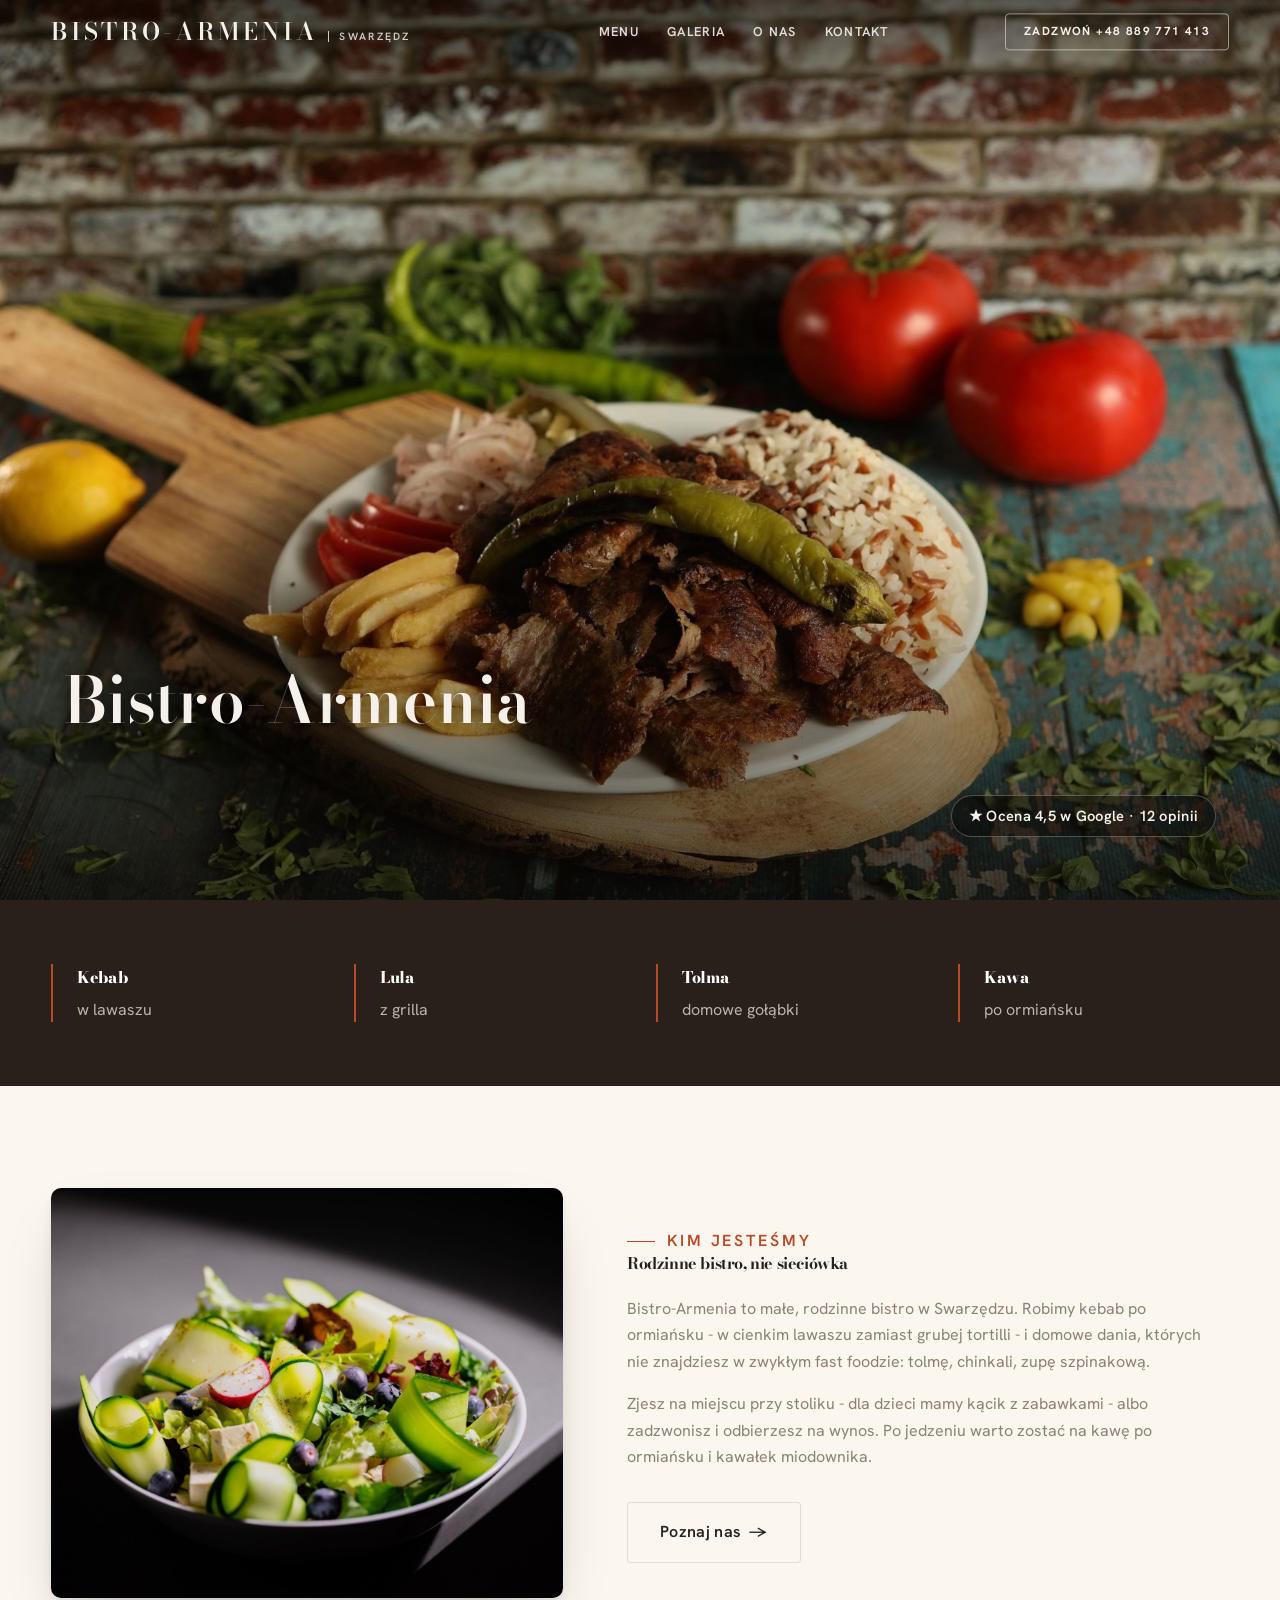
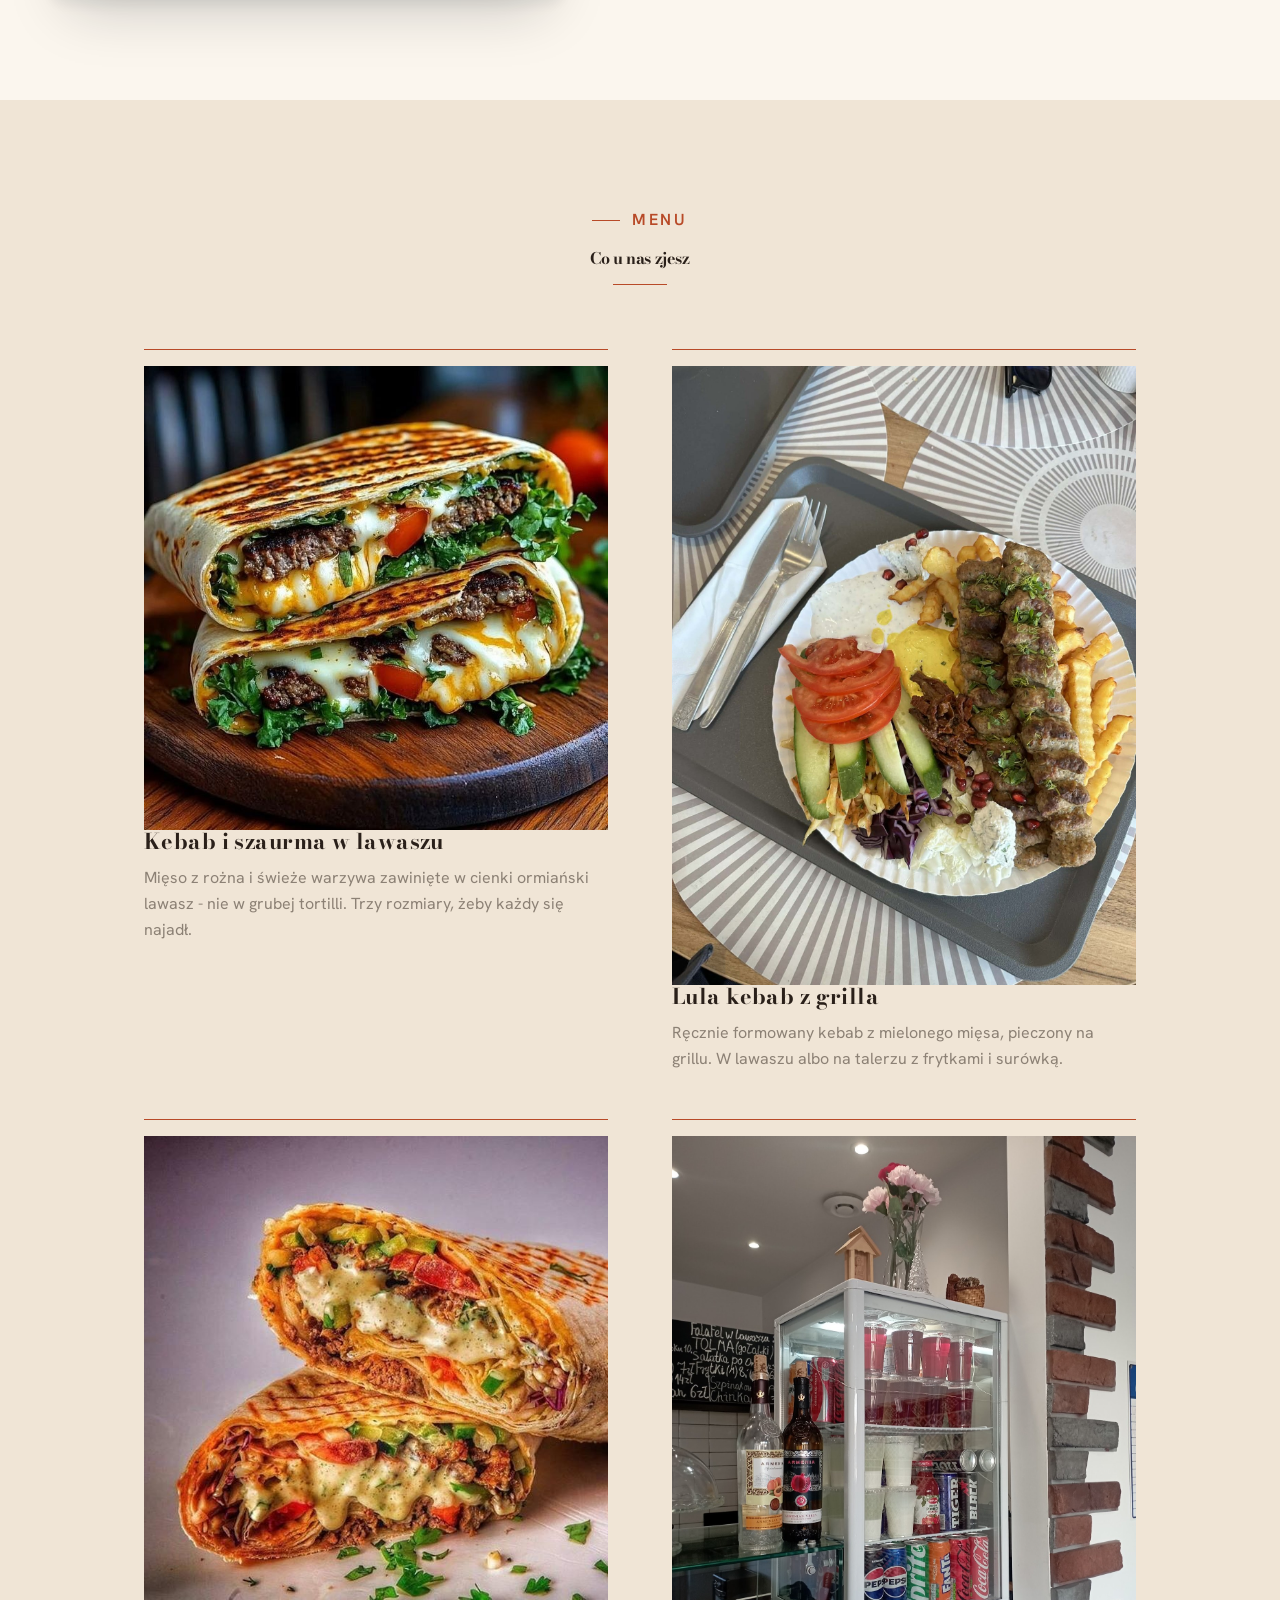
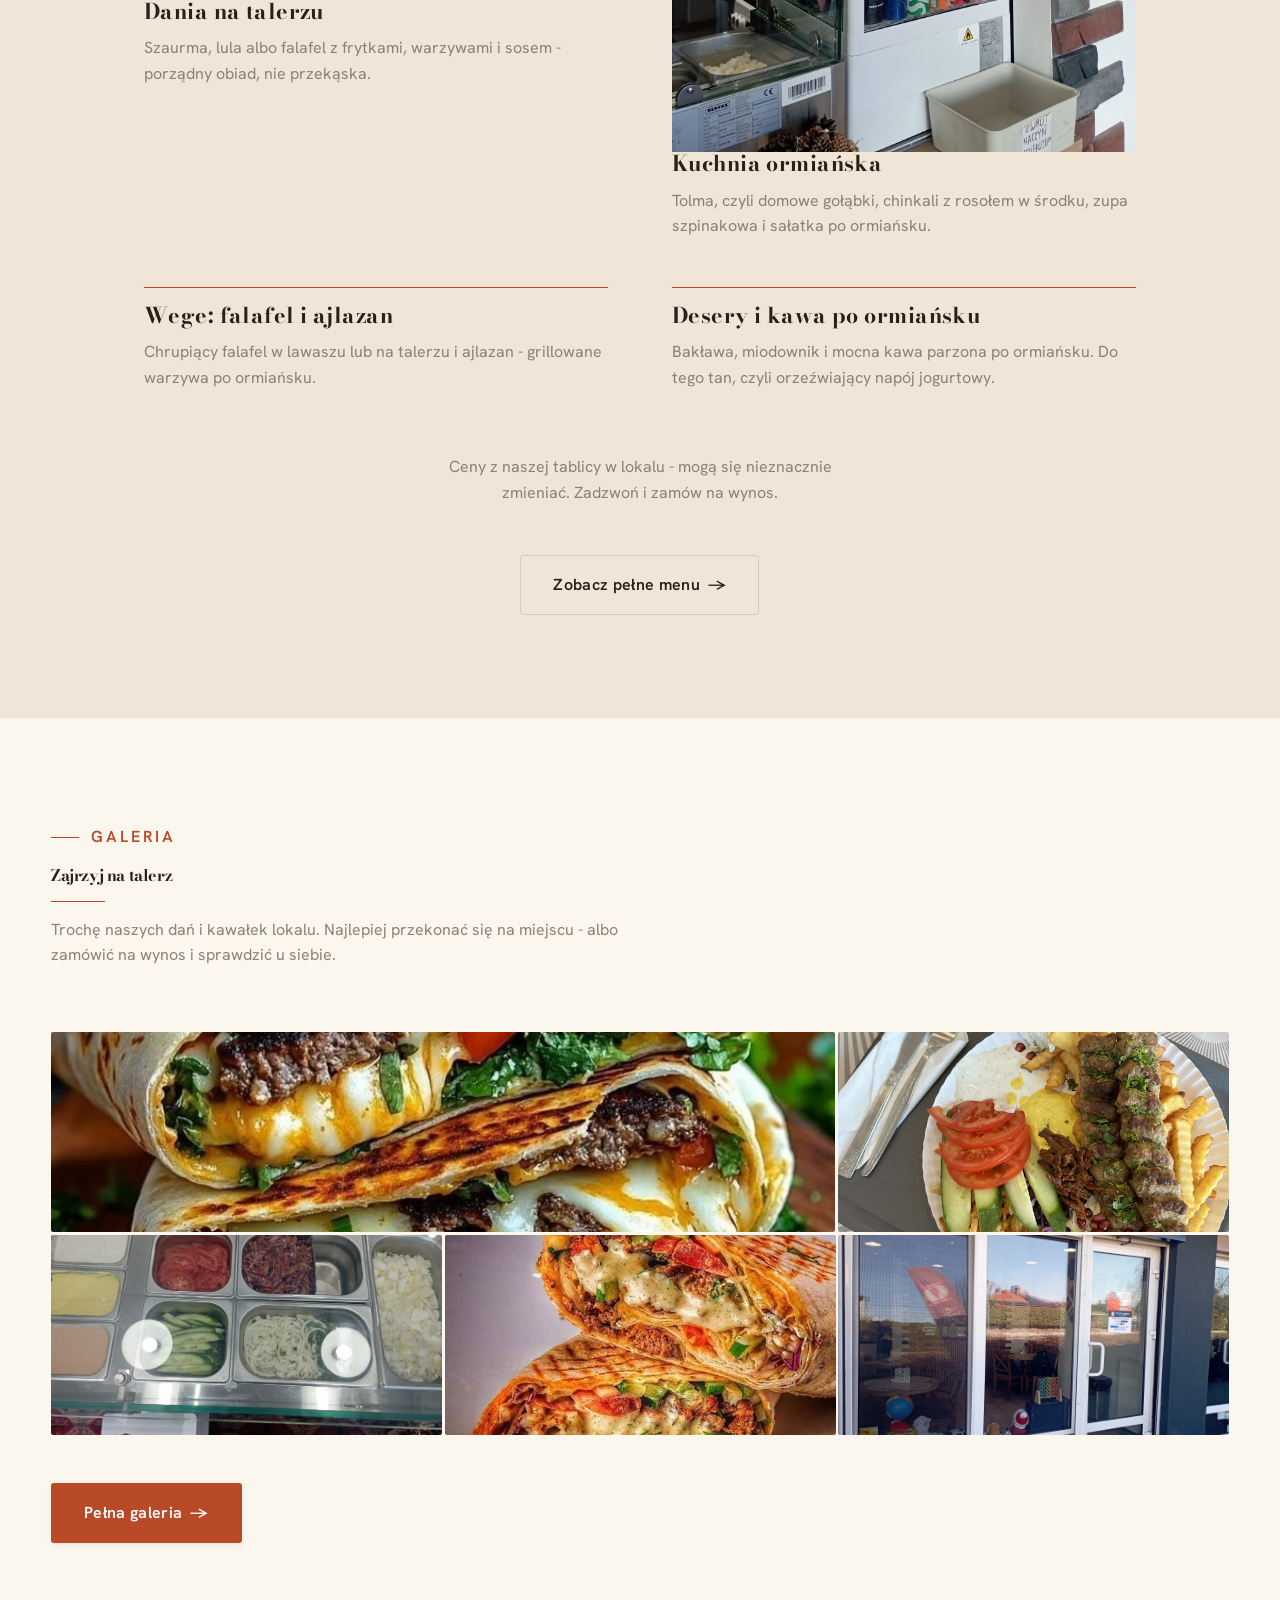
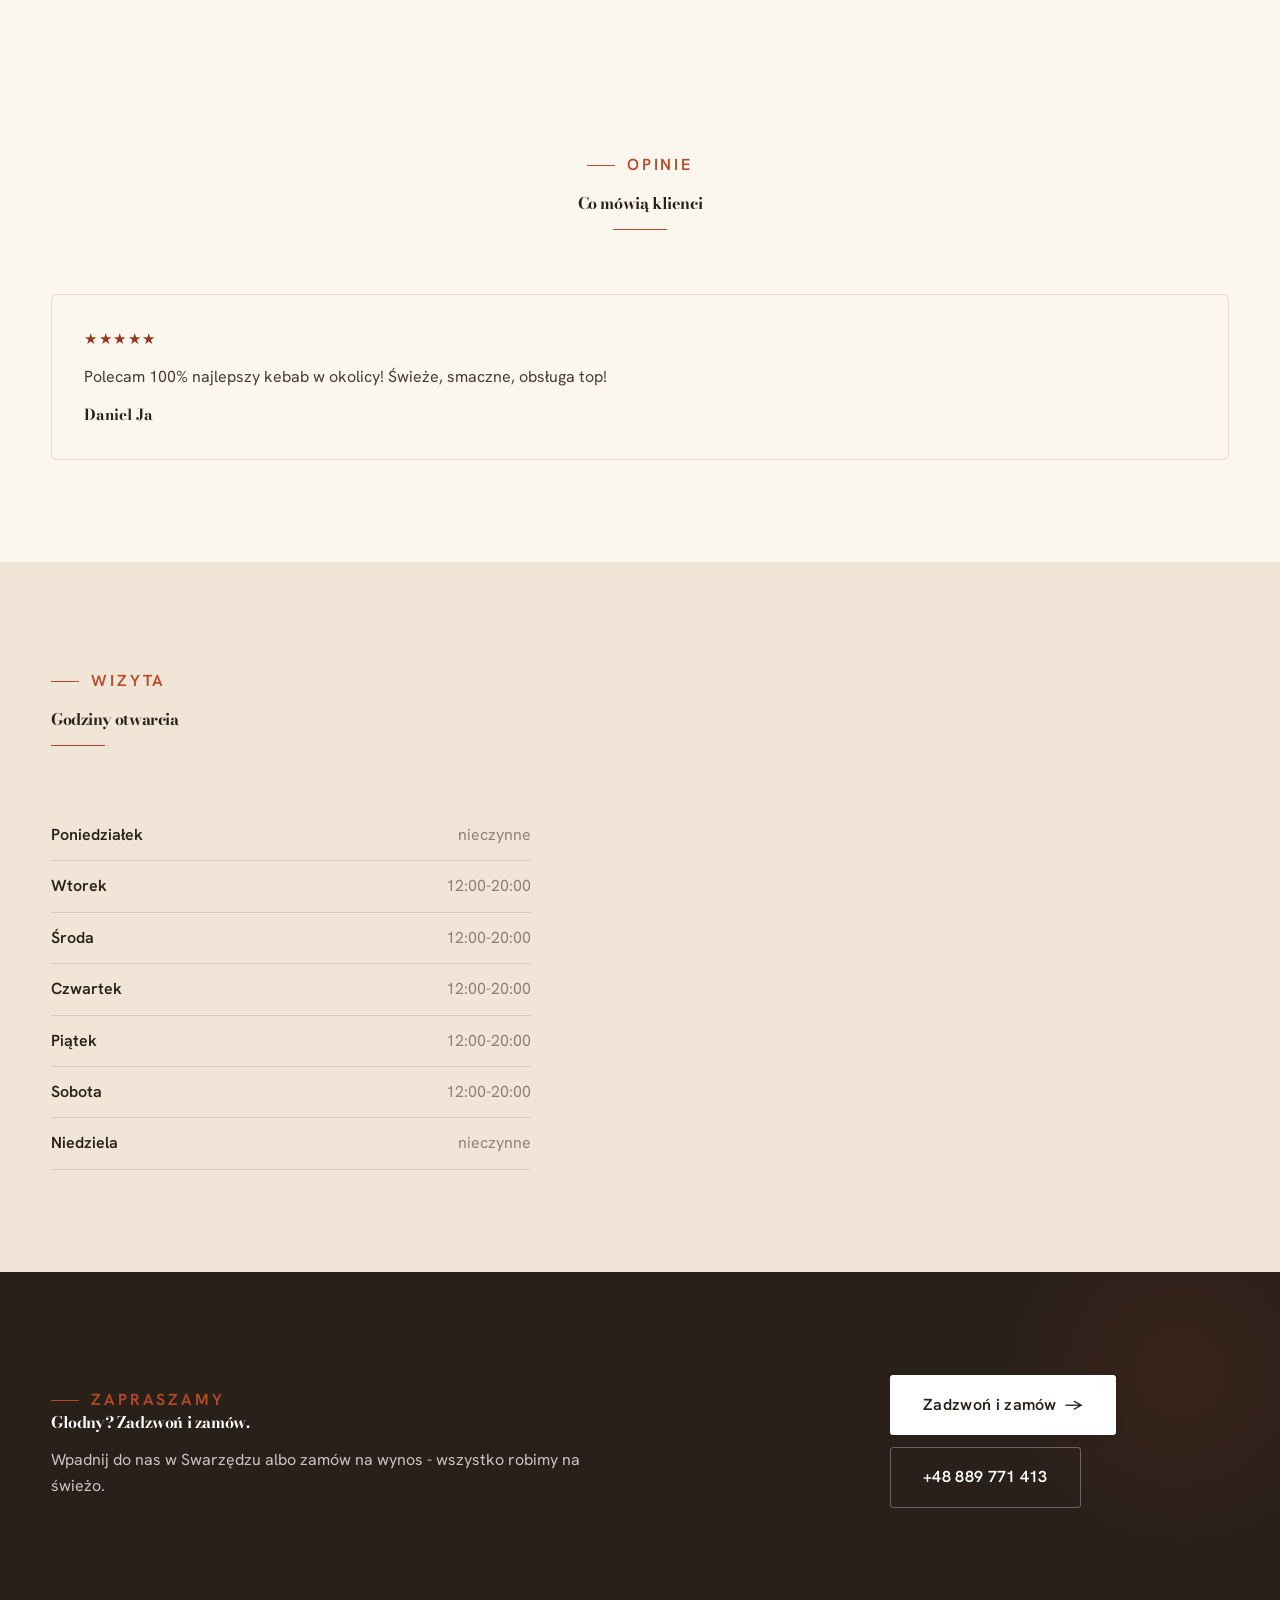
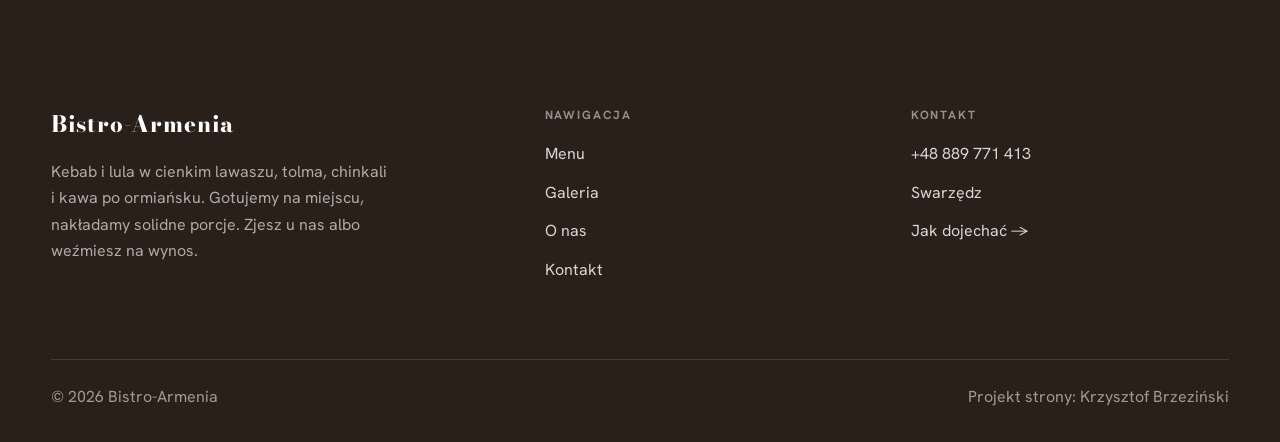
==== index.html @ 06baf057 "Strona demo: bistro-armenia" ====
<!DOCTYPE html>
<html lang="pl">
<head>
<meta charset="UTF-8">
<meta name="viewport" content="width=device-width, initial-scale=1.0">
<title>Bistro-Armenia - Kuchnia ormiańska & kebab · Swarzędz</title>
<meta name="description" content="Bistro-Armenia - ormiańskie bistro w Swarzędz: kebab w lawaszu, lula z grilla, tolma, chinkali i kawa po ormiańsku. Na miejscu i na wynos.">
<link rel="preconnect" href="https://fonts.googleapis.com">
<link rel="preconnect" href="https://fonts.gstatic.com" crossorigin>
<link href="https://fonts.googleapis.com/css2?family=Bodoni+Moda:wght@500;600;700&family=Hanken+Grotesk:wght@400;500;600&display=swap" rel="stylesheet">
<link rel="stylesheet" href="assets/styles.css">
</head>
<body>

<header class="nav">
  <div class="wrap nav-inner">
    <a class="brand" href="index.html"><span class="name">Bistro-Armenia</span><span class="sub">Swarzędz</span></a>
    <nav class="nav-links">
      <a href="oferta.html">Menu</a>
      <a href="realizacje.html">Galeria</a>
      <a href="o-nas.html">O nas</a>
      <a href="kontakt.html">Kontakt</a>
      <a href="tel:+48889771413" class="btn btn-accent">Zadzwoń +48 889 771 413</a>
    </nav>
    <button class="nav-toggle" aria-label="Menu"><span></span><span></span><span></span></button>
  </div>
</header>

<section class="hero-gastro">
  <img class="hg-bg" src="img/hero.jpg" alt="Bistro-Armenia">
  <div class="hg-veil"></div>
  <p class="hg-tagline">Bistro-Armenia</p>
  <p class="hg-rate">★ Ocena 4,5 w Google · 12 opinii</p>
</section>
<section class="strip" style="padding-block:0">
  <div class="wrap">
    <div class="item reveal"><div class="k">Kebab</div><div class="v">w lawaszu</div></div>
    <div class="item reveal"><div class="k">Lula</div><div class="v">z grilla</div></div>
    <div class="item reveal"><div class="k">Tolma</div><div class="v">domowe gołąbki</div></div>
    <div class="item reveal"><div class="k">Kawa</div><div class="v">po ormiańsku</div></div>
  </div>
</section>
<section>
  <div class="wrap split">
    <div class="split-art reveal"><img src="img/g7.jpg" alt="Bistro-Armenia - realizacja" loading="lazy"></div>
    <div class="split-copy reveal">
      <span class="eyebrow">Kim jesteśmy</span>
      <h2>Rodzinne bistro, nie sieciówka</h2>
      <p class="muted">Bistro-Armenia to małe, rodzinne bistro w Swarzędzu. Robimy kebab po ormiańsku - w cienkim lawaszu zamiast grubej tortilli - i domowe dania, których nie znajdziesz w zwykłym fast foodzie: tolmę, chinkali, zupę szpinakową.</p>
      <p class="muted">Zjesz na miejscu przy stoliku - dla dzieci mamy kącik z zabawkami - albo zadzwonisz i odbierzesz na wynos. Po jedzeniu warto zostać na kawę po ormiańsku i kawałek miodownika.</p>
      <a href="o-nas.html" class="btn btn-ghost">Poznaj nas <span class="arr">→</span></a>
    </div>
  </div>
</section>
<section id="menu" class="menu-sec">
  <div class="wrap">
    <div class="head center reveal">
      <span class="eyebrow">Menu</span>
      <h2>Co u nas zjesz</h2>
    </div>
    <div class="menu-cats has-prev">
      <div class="menu-cat reveal"><img class="mc-prev" src="img/g1.jpg" alt="" loading="lazy"><h3>Kebab i szaurma w lawaszu</h3><p>Mięso z rożna i świeże warzywa zawinięte w cienki ormiański lawasz - nie w grubej tortilli. Trzy rozmiary, żeby każdy się najadł.</p></div>
      <div class="menu-cat reveal"><img class="mc-prev" src="img/g2.jpg" alt="" loading="lazy"><h3>Lula kebab z grilla</h3><p>Ręcznie formowany kebab z mielonego mięsa, pieczony na grillu. W lawaszu albo na talerzu z frytkami i surówką.</p></div>
      <div class="menu-cat reveal"><img class="mc-prev" src="img/g4.jpg" alt="" loading="lazy"><h3>Dania na talerzu</h3><p>Szaurma, lula albo falafel z frytkami, warzywami i sosem - porządny obiad, nie przekąska.</p></div>
      <div class="menu-cat reveal"><img class="mc-prev" src="img/g6.jpg" alt="" loading="lazy"><h3>Kuchnia ormiańska</h3><p>Tolma, czyli domowe gołąbki, chinkali z rosołem w środku, zupa szpinakowa i sałatka po ormiańsku.</p></div>
      <div class="menu-cat reveal"><h3>Wege: falafel i ajlazan</h3><p>Chrupiący falafel w lawaszu lub na talerzu i ajlazan - grillowane warzywa po ormiańsku.</p></div>
      <div class="menu-cat reveal"><h3>Desery i kawa po ormiańsku</h3><p>Bakława, miodownik i mocna kawa parzona po ormiańsku. Do tego tan, czyli orzeźwiający napój jogurtowy.</p></div>
    </div>
    <p class="menu-note">Ceny z naszej tablicy w lokalu - mogą się nieznacznie zmieniać. Zadzwoń i zamów na wynos.</p>
    <div style="text-align:center;margin-top:var(--space-7)" class="reveal"><a href="oferta.html" class="btn btn-ghost">Zobacz pełne menu <span class="arr">→</span></a></div>
  </div>
</section>
<section>
  <div class="wrap">
    <div class="head reveal">
      <span class="eyebrow">Galeria</span>
      <h2>Zajrzyj na talerz</h2>
      <p>Trochę naszych dań i kawałek lokalu. Najlepiej przekonać się na miejscu - albo zamówić na wynos i sprawdzić u siebie.</p>
    </div>
    <div class="gallery">
      <div class="tile t-two3 reveal"><img src="img/g1.jpg" alt="Kebab w lawaszu" loading="lazy"><div class="cap">Kebab w lawaszu</div></div>
      <div class="tile t-third reveal"><img src="img/g2.jpg" alt="Lula kebab na talerzu" loading="lazy"><div class="cap">Lula kebab na talerzu</div></div>
      <div class="tile t-third reveal"><img src="img/g3.jpg" alt="Świeże dodatki" loading="lazy"><div class="cap">Świeże dodatki</div></div>
      <div class="tile t-third reveal"><img src="img/g4.jpg" alt="Szaurma w lawaszu" loading="lazy"><div class="cap">Szaurma w lawaszu</div></div>
      <div class="tile t-third reveal"><img src="img/g5.jpg" alt="Nasz lokal" loading="lazy"><div class="cap">Nasz lokal</div></div>
    </div>
    <div style="margin-top:var(--space-7)" class="reveal"><a href="realizacje.html" class="btn btn-accent">Pełna galeria <span class="arr">→</span></a></div>
  </div>
</section>
<section class="opinie">
  <div class="wrap">
    <div class="head center reveal">
      <span class="eyebrow">Opinie</span>
      <h2>Co mówią klienci</h2>
    </div>
    <div class="opinie-grid">
      <figure class="op-card reveal"><span class="op-star">★★★★★</span><blockquote>Polecam 100% najlepszy kebab w okolicy! Świeże, smaczne, obsługa top!</blockquote><span class="op-autor">Daniel Ja</span></figure>
    </div>
  </div>
</section>
<section class="trust">
  <div class="wrap">
    <div class="head reveal">
      <span class="eyebrow">Wizyta</span>
      <h2>Godziny otwarcia</h2>
    </div>
    <div class="godz reveal">
      <div class="godz-row"><b>Poniedziałek</b><span>nieczynne</span></div>
      <div class="godz-row"><b>Wtorek</b><span>12:00-20:00</span></div>
      <div class="godz-row"><b>Środa</b><span>12:00-20:00</span></div>
      <div class="godz-row"><b>Czwartek</b><span>12:00-20:00</span></div>
      <div class="godz-row"><b>Piątek</b><span>12:00-20:00</span></div>
      <div class="godz-row"><b>Sobota</b><span>12:00-20:00</span></div>
      <div class="godz-row"><b>Niedziela</b><span>nieczynne</span></div>
    </div>
  </div>
</section>
<section class="cta">
  <div class="wrap">
    <div class="reveal">
      <span class="eyebrow">Zapraszamy</span>
      <h2>Głodny? Zadzwoń i zamów.</h2>
      <p>Wpadnij do nas w Swarzędzu albo zamów na wynos - wszystko robimy na świeżo.</p>
    </div>
    <div class="cta-actions reveal">
      <a href="kontakt.html" class="btn btn-light">Zadzwoń i zamów <span class="arr">→</span></a>
      <a href="tel:+48889771413" class="btn btn-ghost" style="color:#fff;border-color:rgba(255,255,255,.3)">+48 889 771 413</a>
    </div>
  </div>
</section>

<footer>
  <div class="wrap">
    <div class="foot-grid">
      <div class="foot-brand">
        <div class="name">Bistro-Armenia</div>
        <p>Kebab i lula w cienkim lawaszu, tolma, chinkali i kawa po ormiańsku. Gotujemy na miejscu, nakładamy solidne porcje. Zjesz u nas albo weźmiesz na wynos.</p>
      </div>
      <div class="foot-col">
        <h4>Nawigacja</h4>
        <a href="oferta.html">Menu</a>
        <a href="realizacje.html">Galeria</a>
        <a href="o-nas.html">O nas</a>
        <a href="kontakt.html">Kontakt</a>
      </div>
      <div class="foot-col">
        <h4>Kontakt</h4>
        <a href="tel:+48889771413">+48 889 771 413</a>
        <p>Swarzędz</p>
        <a href="https://maps.app.goo.gl/7yBMcy4chgNHYX4x9" target="_blank" rel="noopener">Jak dojechać →</a>
      </div>
    </div>
    <div class="foot-bot">
      <span>© 2026 Bistro-Armenia</span>
      <span>Projekt strony: Krzysztof Brzeziński</span>
    </div>
  </div>
</footer>
<div class="sticky-reserve"><a class="sr-book" href="kontakt.html">Zadzwoń i zamów</a><a class="sr-call" href="tel:+48889771413" aria-label="Zadzwoń"><svg class="ico-tel" width="16" height="16" viewBox="0 0 24 24" fill="none" aria-hidden="true"><path d="M6.6 10.8a15.5 15.5 0 0 0 6.6 6.6l2.2-2.2a1 1 0 0 1 1-.24 11.4 11.4 0 0 0 3.6.58 1 1 0 0 1 1 1V20a1 1 0 0 1-1 1A17 17 0 0 1 3 4a1 1 0 0 1 1-1h3.5a1 1 0 0 1 1 1c0 1.25.2 2.46.58 3.6a1 1 0 0 1-.25 1l-2.23 2.2Z" fill="currentColor"/></svg></a></div>

<script src="assets/main.js"></script>
</body>
</html>
---- assets/styles.css ----
/* ============================================================
   STOLBASZ — premium, architektoniczny B2B fit-out
   Jasna paleta, zero brązu. System wg premium-web-craft.
   Projekt strony: Krzysztof Brzeziński
   ============================================================ */

:root{
  /* PALETA — jasna, architektoniczna, chłodna */
  --paper:#FBF6EE;          /* główne tło */
  --paper-2:#F0E5D6;        /* sekcje alternatywne (chłodny jasny szary) */
  --paper-3:#F0E5D6;        /* delikatne wypełnienia */
  --ink:#2A201A;            /* tekst główny — chłodny grafit */
  --ink-soft:#4A3B2F;       /* nagłówki drugorzędne */
  --muted:#8C8175;          /* tekst poboczny */
  --line:rgba(42,32,26,.12);/* hairline */
  --accent:#B84A28;         /* stonowany petrol-slate — jedyny akcent */
  --accent-d:#97381C;
  --accent-soft:rgba(184,74,40,.10);
  --dark:#2A201A;           /* sekcje ciemne (stopka/CTA) */

  /* ODSTĘPY — skala 4/8 */
  --space-1:4px; --space-2:8px; --space-3:12px; --space-4:16px; --space-5:24px;
  --space-6:32px; --space-7:48px; --space-8:64px; --space-9:96px; --space-10:128px;

  /* TYPOGRAFIA — fluid clamp() */
  --text-sm:clamp(.82rem,.8rem+.1vw,.9rem);
  --text-base:clamp(1rem,.97rem+.15vw,1.1rem);
  --text-lg:clamp(1.12rem,1.05rem+.3vw,1.3rem);
  --text-h3:clamp(1.2rem,1.1rem+.5vw,1.5rem);
  --text-h2:clamp(1.9rem,1.5rem+1.9vw,2.8rem);
  --text-h1:clamp(2.6rem,1.9rem+3.6vw,4.6rem);

  /* PROMIENIE — architektoniczne, raczej ostre */
  --r-sm:3px; --r-md:6px; --r-lg:10px;

  /* RUCH */
  --ease:cubic-bezier(.25,.46,.45,.94); --dur:.24s;

  /* CIENIE — miękkie, warstwowe */
  --sh-sm:0 1px 2px rgba(16,24,32,.04), 0 2px 8px rgba(16,24,32,.05);
  --sh-md:0 2px 6px rgba(16,24,32,.05), 0 12px 28px -8px rgba(16,24,32,.12);
  --sh-lg:0 6px 14px rgba(16,24,32,.07), 0 26px 56px -18px rgba(16,24,32,.22);

  --hairline:1px solid var(--line);

  --font-display:'Bodoni Moda',serif;
  --font-body:'Hanken Grotesk',sans-serif;
}

*{box-sizing:border-box;margin:0;padding:0}
html{scroll-behavior:smooth}
body{
  font-family:var(--font-body);
  font-size:var(--text-base);
  line-height:1.65;
  color:var(--ink);
  background:var(--paper);
  -webkit-font-smoothing:antialiased;
  text-rendering:optimizeLegibility;
}
img{max-width:100%;display:block}
a{color:inherit;text-decoration:none}

.wrap{width:min(92%,1180px);margin-inline:auto}
section{padding-block:clamp(52px,6.5vw,96px)}

h1,h2,h3{font-family:var(--font-display);font-weight:700;line-height:1.08;letter-spacing:-.02em;color:var(--ink)}
h1{font-size:var(--text-h1);letter-spacing:-.035em}
h2{font-size:var(--text-h2);letter-spacing:-.025em}
h3{font-size:var(--text-h3)}
p{max-width:65ch}

.eyebrow{
  font-family:var(--font-body);
  font-size:var(--text-sm);
  font-weight:600;
  letter-spacing:.18em;
  text-transform:uppercase;
  color:var(--accent);
  display:inline-flex;align-items:center;gap:var(--space-3);
}
.eyebrow::before{content:"";width:28px;height:1px;background:var(--accent);display:inline-block}

.muted{color:var(--muted)}
.lead{font-size:var(--text-lg);line-height:1.55;color:var(--ink-soft);max-width:50ch}

/* ---------- BUTTONS ---------- */
.btn{
  display:inline-flex;align-items:center;gap:var(--space-2);
  font-weight:600;font-size:var(--text-sm);letter-spacing:.02em;
  padding:var(--space-4) var(--space-6);
  border-radius:var(--r-sm);
  transition:transform var(--dur) var(--ease),box-shadow var(--dur) var(--ease),background var(--dur) var(--ease);
  cursor:pointer;border:1px solid transparent;
}
.btn-accent{background:var(--accent);color:#fff;box-shadow:var(--sh-sm)}
.btn-accent:hover{background:var(--accent-d);transform:translateY(-2px);box-shadow:var(--sh-md)}
.btn-accent:active{transform:translateY(0);box-shadow:var(--sh-sm)}
.btn-ghost{background:transparent;color:var(--ink);border-color:var(--line)}
.btn-ghost:hover{border-color:var(--accent);color:var(--accent);transform:translateY(-2px)}
.btn-light{background:#fff;color:var(--ink);box-shadow:var(--sh-sm)}
.btn-light:hover{transform:translateY(-2px);box-shadow:var(--sh-md)}
.btn .arr{transition:transform var(--dur) var(--ease)}
.btn:hover .arr{transform:translateX(4px)}

/* ---------- NAV ---------- */
.nav{
  position:sticky;top:0;z-index:50;
  background:color-mix(in srgb,var(--paper) 88%,transparent);
  backdrop-filter:saturate(140%) blur(10px);
  border-bottom:var(--hairline);
}
.nav-inner{display:flex;align-items:center;justify-content:space-between;height:72px}
.brand{display:flex;flex-direction:column;line-height:1}
.brand .name{font-family:var(--font-display);font-weight:800;font-size:1.35rem;letter-spacing:.04em}
.brand .sub{font-size:.62rem;letter-spacing:.34em;text-transform:uppercase;color:var(--muted);margin-top:5px}
.nav-links{display:flex;align-items:center;gap:var(--space-6)}
.nav-links a{font-size:var(--text-sm);font-weight:500;color:var(--ink-soft);position:relative;padding-block:4px;transition:color var(--dur) var(--ease)}
.nav-links a::after{content:"";position:absolute;left:0;bottom:0;width:0;height:1.5px;background:var(--accent);transition:width var(--dur) var(--ease)}
.nav-links a:hover,.nav-links a.active{color:var(--ink)}
.nav-links a:hover::after,.nav-links a.active::after{width:100%}
.nav-links .btn{padding:var(--space-2) var(--space-5)}
/* przyciski w nav: właściwy kolor (przebij .nav-links a) + bez podkreślenia */
.nav-links a.btn-accent{color:#fff}
.nav-links a.btn-ghost,.nav-links a.btn-light{color:var(--ink)}
.nav-links a.btn::after{display:none}
.nav-toggle{display:none;background:none;border:none;cursor:pointer;flex-direction:column;gap:5px;padding:8px}
.nav-toggle span{width:24px;height:2px;background:var(--ink);transition:var(--dur)}

/* ---------- HERO (split) ---------- */
.hero{position:relative;overflow:hidden;border-bottom:var(--hairline)}
.hero-grid{display:grid;grid-template-columns:1.05fr .95fr;gap:clamp(24px,4vw,60px);align-items:center;
  padding-block:clamp(36px,4.5vw,64px)}
.hero-copy .eyebrow{margin-bottom:var(--space-5)}
.hero-copy h1{margin-bottom:var(--space-5)}
.hero-copy .lead{margin-bottom:var(--space-7)}
.hero-actions{display:flex;flex-wrap:wrap;gap:var(--space-4)}
.hero-art{position:relative;aspect-ratio:4/3;border-radius:var(--r-lg);overflow:hidden;box-shadow:var(--sh-lg)}
.hero-art img{width:100%;height:100%;object-fit:cover}
.hero-art::after{content:"";position:absolute;inset:0;background:linear-gradient(180deg,transparent 55%,rgba(18,24,28,.28))}
.hero-badge{position:absolute;left:var(--space-5);bottom:var(--space-5);z-index:2;
  background:rgba(252,252,251,.94);backdrop-filter:blur(4px);
  border-radius:var(--r-md);padding:var(--space-4) var(--space-5);box-shadow:var(--sh-md);max-width:78%}
.hero-badge strong{display:block;font-family:var(--font-display);font-size:1rem;letter-spacing:-.01em}
.hero-badge span{font-size:var(--text-sm);color:var(--muted)}

/* ---------- HERO duży / kinowy (strona główna) ---------- */
.hero-cine{position:relative;min-height:clamp(560px,82vh,840px);min-height:clamp(560px,82svh,840px);display:flex;align-items:center;overflow:hidden;border-bottom:var(--hairline)}
.hero-cine>img{position:absolute;inset:0;width:100%;height:100%;object-fit:cover;z-index:0}
.hero-cine::after{content:"";position:absolute;inset:0;z-index:1;
  background:linear-gradient(95deg,rgba(13,18,23,.86) 0%,rgba(13,18,23,.64) 32%,rgba(13,18,23,.24) 62%,rgba(13,18,23,.04) 100%)}
.hero-cine .wrap{position:relative;z-index:2;padding-block:var(--space-8)}
.hero-cine .hero-copy{max-width:660px}
.hero-cine .eyebrow{color:#fff;margin-bottom:var(--space-5)}
.hero-cine .eyebrow::before{background:#fff}
.hero-cine h1{color:#fff;margin-bottom:var(--space-5);font-size:clamp(2.9rem,2rem+4.4vw,5.2rem)}
.hero-cine .lead{color:rgba(255,255,255,.92);max-width:48ch;margin-bottom:var(--space-7)}
.hero-cine .hero-actions{display:flex;flex-wrap:wrap;gap:var(--space-4)}
@media(max-width:680px){
  .hero-cine{min-height:clamp(520px,76vh,640px);min-height:clamp(520px,76svh,640px);align-items:flex-end}
  .hero-cine::after{background:linear-gradient(0deg,rgba(13,18,23,.9) 6%,rgba(13,18,23,.45) 55%,rgba(13,18,23,.25) 100%)}
  .hero-cine .wrap{padding-bottom:var(--space-9)}
}

/* full-bleed hero variant (podstrony) */
.pagehead{position:relative;min-height:46vh;min-height:46svh;display:flex;align-items:flex-end;overflow:hidden;border-bottom:var(--hairline)}
.pagehead img{position:absolute;inset:0;width:100%;height:100%;object-fit:cover}
.pagehead::after{content:"";position:absolute;inset:0;background:linear-gradient(180deg,rgba(18,24,28,.25),rgba(18,24,28,.62))}
.pagehead .wrap{position:relative;z-index:2;padding-block:var(--space-9);color:#fff}
.pagehead h1{color:#fff;max-width:18ch}
.pagehead .eyebrow{color:#fff}
.pagehead .eyebrow::before{background:#fff}
.pagehead p{color:rgba(255,255,255,.86);margin-top:var(--space-4);max-width:54ch}

/* ---------- STRIP (pasek skrótów / liczby) ---------- */
.strip{background:var(--dark);color:#fff}
.strip .wrap{display:grid;grid-template-columns:repeat(4,1fr);gap:var(--space-6);padding-block:var(--space-8)}
.strip .item .k{font-family:var(--font-display);font-size:clamp(1.6rem,1.2rem+1.4vw,2.4rem);font-weight:800;letter-spacing:-.02em;color:#fff}
.strip .item .v{font-size:var(--text-sm);color:rgba(255,255,255,.66);margin-top:var(--space-2);line-height:1.45}
.strip .item{border-left:2px solid var(--accent);padding-left:var(--space-5)}

/* ---------- SECTION HEAD ---------- */
.head{max-width:48rem;margin-bottom:var(--space-8)}
.head.center{margin-inline:auto;text-align:center}
.head .eyebrow{margin-bottom:var(--space-4)}
.head h2{margin-bottom:var(--space-4)}
.head p{color:var(--muted);font-size:var(--text-lg);line-height:1.55}
.head.center p{margin-inline:auto}

/* ---------- INTRO SPLIT ---------- */
.split{display:grid;grid-template-columns:.92fr 1.08fr;gap:clamp(28px,5vw,80px);align-items:center}
.split.rev{grid-template-columns:1.08fr .92fr}
.split.rev .split-art{order:-1}
.split-art{position:relative;aspect-ratio:5/4;border-radius:var(--r-lg);overflow:hidden;box-shadow:var(--sh-lg)}
.split-art img{width:100%;height:100%;object-fit:cover}
.split-copy h2{margin-bottom:var(--space-5)}
.split-copy p+p{margin-top:var(--space-4)}
.split-copy .btn{margin-top:var(--space-6)}

/* ---------- SERVICES (zakres) ---------- */
.svc-grid{display:grid;grid-template-columns:repeat(auto-fit,minmax(280px,1fr));gap:var(--space-5)}
.svc{background:#fff;border:var(--hairline);border-radius:var(--r-md);padding:var(--space-7) var(--space-6);
  transition:transform var(--dur) var(--ease),box-shadow var(--dur) var(--ease),border-color var(--dur) var(--ease);
  position:relative;overflow:hidden}
.svc::before{content:"";position:absolute;left:0;top:0;width:3px;height:0;background:var(--accent);transition:height var(--dur) var(--ease)}
.svc:hover{transform:translateY(-4px);box-shadow:var(--sh-md);border-color:transparent}
.svc:hover::before{height:100%}
.svc .ic{font-family:var(--font-display);font-size:.8rem;font-weight:700;letter-spacing:.12em;color:var(--accent);margin-bottom:var(--space-4)}
.svc h3{margin-bottom:var(--space-3);font-size:1.22rem}
.svc p{color:var(--muted);font-size:var(--text-base);line-height:1.6}

/* big detailed service rows */
.svc-row{display:grid;grid-template-columns:.8fr 1.2fr;gap:clamp(20px,4vw,60px);align-items:center;padding-block:var(--space-8)}
.svc-row+.svc-row{border-top:var(--hairline)}
.svc-row.rev{grid-template-columns:1.2fr .8fr}
.svc-row.rev .svc-row-art{order:-1}
.svc-row-art{aspect-ratio:4/3;border-radius:var(--r-md);overflow:hidden;box-shadow:var(--sh-md)}
.svc-row-art img{width:100%;height:100%;object-fit:cover}
.svc-row h3{font-size:1.5rem;margin-bottom:var(--space-4)}
.svc-row .num{font-family:var(--font-display);font-size:.85rem;font-weight:700;letter-spacing:.14em;color:var(--accent);display:block;margin-bottom:var(--space-3)}
.svc-row ul{list-style:none;margin-top:var(--space-4);display:flex;flex-direction:column;gap:var(--space-2)}
.svc-row li{position:relative;padding-left:var(--space-5);color:var(--muted);font-size:var(--text-base)}
.svc-row li::before{content:"";position:absolute;left:0;top:.62em;width:8px;height:1px;background:var(--accent)}

/* ---------- GALLERY (realizacje) ---------- */
.gallery{display:grid;grid-template-columns:repeat(12,1fr);gap:var(--space-4);grid-auto-rows:200px}
/* GALERIA MASONRY — pionowe zdjęcia (portrety beauty/wellness) bez przycinania: kolumny, height auto */
.gallery-masonry{column-count:3;column-gap:var(--space-4)}
@media(max-width:900px){.gallery-masonry{column-count:2}}
@media(max-width:560px){.gallery-masonry{column-count:1}}
.gallery-masonry .m-tile{break-inside:avoid;margin:0 0 var(--space-4);padding:0;position:relative;overflow:hidden;border-radius:var(--r-md);border:1px solid var(--line)}
.gallery-masonry .m-tile img{width:100%;height:auto;display:block}
.gallery-masonry .m-tile .cap{position:absolute;left:0;right:0;bottom:0;padding:var(--space-4);color:#fff;background:linear-gradient(0deg,rgba(0,0,0,.55),transparent);font-size:var(--text-sm)}
.tile{position:relative;overflow:hidden;border-radius:var(--r-md);box-shadow:var(--sh-sm);
  transition:transform var(--dur) var(--ease),box-shadow var(--dur) var(--ease)}
.tile img{width:100%;height:100%;object-fit:cover;transition:transform .6s var(--ease)}
.tile:hover{box-shadow:var(--sh-md)}
.tile:hover img{transform:scale(1.05)}
.tile .cap{position:absolute;left:0;right:0;bottom:0;padding:var(--space-5) var(--space-4) var(--space-4);
  background:linear-gradient(transparent,rgba(18,24,28,.78));color:#fff;
  font-size:var(--text-sm);font-weight:600;letter-spacing:.01em;
  opacity:0;transform:translateY(8px);transition:var(--dur) var(--ease)}
.tile:hover .cap{opacity:1;transform:translateY(0)}
.tile .cap small{display:block;font-weight:400;opacity:.78;letter-spacing:.04em;text-transform:uppercase;font-size:.66rem;margin-top:3px}
/* bento spans */
.t-wide{grid-column:span 6}
.t-tall{grid-column:span 6;grid-row:span 2}
.t-std{grid-column:span 6}
.t-third{grid-column:span 4}
.t-two3{grid-column:span 8}

/* ---------- TRUST / WIARYGODNOŚĆ ---------- */
.trust{background:var(--paper-2)}
.trust-grid{display:grid;grid-template-columns:repeat(auto-fit,minmax(240px,1fr));gap:var(--space-5);margin-top:var(--space-7)}
.trust-card{background:#fff;border-radius:var(--r-md);padding:var(--space-7) var(--space-6);box-shadow:var(--sh-sm);border-top:3px solid var(--accent)}
.trust-card .big{font-family:var(--font-display);font-size:clamp(1.8rem,1.3rem+1.6vw,2.6rem);font-weight:800;letter-spacing:-.02em;color:var(--ink);line-height:1}
.trust-card h3{font-size:1.12rem;margin:var(--space-3) 0 var(--space-2)}
.trust-card p{color:var(--muted);font-size:var(--text-base);line-height:1.55}

/* ---------- CTA band ---------- */
.cta{background:var(--dark);color:#fff;position:relative;overflow:hidden}
.cta .wrap{display:grid;grid-template-columns:1.4fr .6fr;gap:var(--space-7);align-items:center;position:relative;z-index:2}
.cta h2{color:#fff;max-width:20ch}
.cta p{color:rgba(255,255,255,.74);margin-top:var(--space-4)}
.cta-actions{display:flex;flex-direction:column;gap:var(--space-3);align-items:flex-start}
.cta::before{content:"";position:absolute;right:-80px;top:-80px;width:360px;height:360px;border-radius:50%;
  background:radial-gradient(circle,var(--accent-soft),transparent 70%)}

/* ---------- CONTACT ---------- */
.contact-grid{display:grid;grid-template-columns:.85fr 1.15fr;gap:clamp(28px,4vw,56px);align-items:start}
.info-list{display:flex;flex-direction:column;gap:var(--space-2)}
.info-row{display:flex;gap:var(--space-4);align-items:flex-start;padding-block:var(--space-4);border-bottom:var(--hairline)}
.info-row .ic{flex:none;width:42px;height:42px;display:grid;place-items:center;border-radius:50%;
  background:var(--accent-soft);color:var(--accent);font-size:1.05rem}
.info-row .lbl{font-size:.72rem;letter-spacing:.14em;text-transform:uppercase;color:var(--muted)}
.info-row .val{font-weight:600;font-size:var(--text-base);margin-top:2px}
.info-row a.val:hover{color:var(--accent)}
.map{border:none;border-radius:var(--r-lg);box-shadow:var(--sh-md);width:100%;height:100%;min-height:380px;filter:grayscale(.2) contrast(1.02)}
.form{background:#fff;border:var(--hairline);border-radius:var(--r-lg);padding:clamp(24px,3vw,40px);box-shadow:var(--sh-sm)}
.form .fld{margin-bottom:var(--space-5)}
.form label{display:block;font-size:var(--text-sm);font-weight:600;margin-bottom:var(--space-2)}
.form input,.form textarea{width:100%;font-family:inherit;font-size:var(--text-base);color:var(--ink);
  padding:var(--space-4);border:var(--hairline);border-radius:var(--r-sm);background:var(--paper);transition:border-color var(--dur)}
.form input:focus,.form textarea:focus{outline:none;border-color:var(--accent);background:#fff}
.form textarea{resize:vertical;min-height:120px}
.form .note{font-size:var(--text-sm);color:var(--muted);margin-top:var(--space-3)}

/* ---------- FOOTER ---------- */
footer{background:var(--dark);color:#fff;padding-block:var(--space-9) var(--space-6)}
.foot-grid{display:grid;grid-template-columns:1.4fr 1fr 1fr;gap:var(--space-7);margin-bottom:var(--space-8)}
.foot-brand .name{font-family:var(--font-display);font-weight:800;font-size:1.4rem;letter-spacing:.04em}
.foot-brand p{color:rgba(255,255,255,.62);margin-top:var(--space-4);font-size:var(--text-base);max-width:38ch}
.foot-col h4{font-size:.74rem;letter-spacing:.16em;text-transform:uppercase;color:rgba(255,255,255,.5);margin-bottom:var(--space-4)}
.foot-col a,.foot-col p{display:block;color:rgba(255,255,255,.82);font-size:var(--text-base);margin-bottom:var(--space-3)}
.foot-col a:hover{color:#fff}
.foot-bot{border-top:1px solid rgba(255,255,255,.12);padding-top:var(--space-5);display:flex;justify-content:space-between;flex-wrap:wrap;gap:var(--space-3);
  font-size:var(--text-sm);color:rgba(255,255,255,.55)}
.foot-bot a:hover{color:#fff}

/* ---------- REVEAL ---------- */
.reveal{opacity:0;transform:translateY(22px);transition:opacity .6s var(--ease),transform .6s var(--ease)}
.reveal.in{opacity:1;transform:none}

/* ---------- RESPONSIVE ---------- */
@media(max-width:920px){
  .hero-grid,.split,.split.rev,.svc-row,.svc-row.rev,.cta .wrap,.contact-grid,.foot-grid{grid-template-columns:1fr}
  .split.rev .split-art,.svc-row.rev .svc-row-art{order:0}
  .hero-art{aspect-ratio:16/10;max-height:420px}
  .strip .wrap{grid-template-columns:repeat(2,1fr);gap:var(--space-7)}
  .gallery{grid-auto-rows:180px}
  .t-wide,.t-tall,.t-std,.t-third,.t-two3{grid-column:span 6}
  .t-tall{grid-row:span 1}
  .cta-actions{flex-direction:row;flex-wrap:wrap}
  .foot-grid{gap:var(--space-6)}
}
@media(max-width:680px){
  .nav-links{position:fixed;inset:72px 0 auto 0;background:var(--paper);flex-direction:column;align-items:stretch;
    gap:0;padding:var(--space-4) 6%;border-bottom:var(--hairline);box-shadow:var(--sh-md);
    transform:translateY(-120%);transition:transform var(--dur) var(--ease)}
  .nav-links.open{transform:translateY(0)}
  .nav-links a{padding-block:var(--space-4);border-bottom:var(--hairline)}
  .nav-links .btn{margin-top:var(--space-3);justify-content:center}
  .nav-toggle{display:flex}
  .strip .wrap{grid-template-columns:1fr}
  .gallery{grid-template-columns:repeat(6,1fr)}
  .foot-grid{grid-template-columns:1fr}
}
@media(prefers-reduced-motion:reduce){
  *{animation-duration:.01ms!important;transition:none!important}
  .reveal{opacity:1!important;transform:none!important}
  html{scroll-behavior:auto}
}

/* ============================================================
   PREMIUM LAYER — destylat deep-researchu branż (anty-AI, spokój).
   Zmienne STOLBASZ (--accent/--ink/--paper/--line/--dark). Ruch ledwo
   zauważalny, krzywa cubic-bezier(.16,.84,.44,1); prefers-reduced-motion
   pokryte blanketem wyżej. Karty hairline zamiast cieni = #1 sygnał „nie-AI".
   ============================================================ */

/* więcej oddechu między sekcjami (liderzy: 110-130px) */
section{padding-block:clamp(64px,8vw,128px)}

/* 1) Aksamitny reveal — dłuższa, miękka krzywa zamiast „skoku" */
.reveal{transition:opacity .9s cubic-bezier(.16,.84,.44,1),transform .9s cubic-bezier(.16,.84,.44,1);will-change:opacity,transform}
/* stagger TYLKO w galerii (tam pozycja = porządek dzieci) */
.gallery .reveal:nth-child(2){transition-delay:.07s}
.gallery .reveal:nth-child(3){transition-delay:.14s}
.gallery .reveal:nth-child(4){transition-delay:.21s}
.gallery .reveal:nth-child(5){transition-delay:.28s}
.gallery .reveal:nth-child(6){transition-delay:.35s}

/* 2) Hero STATYCZNY na .hero-cine — Ken Burns CAŁKIEM WYŁĄCZONY 26.06 (3. zgłoszenie Szymona).
   GENEZA: animowanie scale na <img> hero z teksturami (cegły/framugi) re-samplinguje obraz
   klatka po klatce → na części ekranów drobne drganie/shimmer = „heroshot się trzęsie".
   translateY usunięto wcześniej, scale-only + will-change/GPU NIE wystarczyły do GWARANCJI gładkości.
   Krzysztof zażądał pewności („make sure, że błąd się nie pojawi") > efekt. Zero animacji = 0% drgania.
   Delikatny zoom zostaje TYLKO w pełnoekranowych hero gastro/studio (hg-bg/hs-bg — tło, inny
   mechanizm, chwalone, nigdy nie zgłaszane). NIE wracać do KB na .hero-cine bez realnego testu
   na sprzęcie klienta — to ryzyko regresji „trzęsienia”. */
/* BEZPIECZNY "wow" na hero = jednorazowy FADE-IN (opacity), nie zoom.
   opacity nie dotyka bitmapy → gładkie na KAŻDYM zdjęciu/ekranie/GPU, zero ryzyka migotania.
   Geometryczny ruch (scale/translate) na .hero-cine jest ZAKAZANY (bramka pilnuje). */
@keyframes heroFade{from{opacity:0}to{opacity:1}}
.hero-cine>img{transform:none;animation:heroFade 1.1s ease-out both}

/* 3) Akcentowy hairline pod nagłówkiem sekcji, który „rysuje się" przy wejściu */
.head h2{position:relative;padding-bottom:18px}
.head h2::after{content:"";position:absolute;left:0;bottom:0;height:1px;width:0;background:var(--accent);transition:width 1s cubic-bezier(.16,.84,.44,1) .15s}
.head.center h2::after{left:50%;transform:translateX(-50%)}
.head.reveal.in h2::after,.head.center.reveal.in h2::after{width:54px}

/* 4) Karty HAIRLINE zamiast cieni/zaokrągleń (najmocniejszy anty-AI detal) */
.svc{background:transparent;border:1px solid var(--line);border-radius:var(--r-sm);box-shadow:none}
.svc:hover{box-shadow:none;border-color:var(--accent);transform:translateY(-3px)}
.trust-card{background:transparent;box-shadow:none;border:1px solid var(--line);border-top:2px solid var(--accent);border-radius:var(--r-sm)}
.tile{box-shadow:none;border-radius:var(--r-sm)}
.tile:hover{box-shadow:none}

/* 5) Sticky-nav kondensuje się po przewinięciu (sygnał dopracowania) */
.nav{transition:box-shadow .4s ease,background .4s ease}
.nav.is-stuck{box-shadow:0 1px 0 var(--line),0 14px 30px -24px rgba(0,0,0,.45)}
.nav-inner{transition:height .35s var(--ease)}
.nav.is-stuck .nav-inner{height:60px}

/* 6) MANIFESTO — pełnoekranowy cytat-bohater (zastępuje generyczne „Dlaczego my") */
.manifesto{background:var(--paper-2);text-align:center}
.manifesto .wrap{max-width:60rem}
.manifesto p{font-family:var(--font-display);font-style:italic;font-size:clamp(1.6rem,1rem+2.4vw,2.8rem);line-height:1.32;color:var(--ink-soft);margin-inline:auto;max-width:26ch;position:relative;padding-top:var(--space-8)}
.manifesto p::before{content:"";position:absolute;top:0;left:50%;transform:translateX(-50%);width:54px;height:1px;background:var(--accent)}
.manifesto p span{color:var(--accent);font-style:italic}

/* 7) GATEWAYS — 3 duże bramy-zdjęcia (zamiast paska menu usług) */
.gateways{display:grid;grid-template-columns:repeat(3,1fr);gap:var(--space-4)}
.gateway{position:relative;aspect-ratio:3/4;overflow:hidden;border-radius:var(--r-sm);display:block}
.gateway img{width:100%;height:100%;object-fit:cover;transition:transform .8s var(--ease),filter .5s var(--ease)}
.gateway::after{content:"";position:absolute;inset:0;background:linear-gradient(180deg,transparent 38%,rgba(18,24,28,.74))}
.gateway:hover img{transform:scale(1.05);filter:brightness(1.05)}
.gateway .g-ttl{position:absolute;left:0;right:0;bottom:0;z-index:2;padding:var(--space-6) var(--space-5);color:#fff;font-family:var(--font-display);font-size:1.45rem;letter-spacing:-.01em;line-height:1.15}
.gateway .g-ttl small{display:block;font-family:var(--font-body);font-size:var(--text-sm);font-weight:400;opacity:.82;letter-spacing:.03em;margin-top:5px}
@media(max-width:760px){.gateways{grid-template-columns:1fr}.gateway{aspect-ratio:16/10}}

/* 8) LOGO klienta w nagłówku (gdy podane --logo) */
.brand-logo{height:40px;width:auto;max-width:220px;object-fit:contain;display:block}
.nav.is-stuck .brand-logo{height:34px}
@media(max-width:680px){.brand-logo{height:32px}}

/* === rodzina: gastro === */
/* ============================================================
   RODZINA: GASTRO (restauracja / kawiarnia / bar / pizzeria)
   Doklejane NA WIERZCH base.css. Dziedziczy paletę/fonty skórki gastro (Bodoni Moda + terakota).
   Filozofia: APETYT + REZERWACJA STOLIKA (nie zaufanie/wycena jak u fachowca).
   Menu = kategorie BEZ zmyślonych dań/cen (uczciwość); godziny tylko z reconu.
   ============================================================ */

/* --- Galeria atmosfery: gutterless, ostre rogi (food/wnętrze, nie "dokumentacja") --- */
.gallery{gap:3px}
.tile{border-radius:2px;box-shadow:none}
.tile:hover{box-shadow:none}

/* --- MENU: kategorie (nazwa serif + opis, hairline) - BEZ wymyslonych dań i cen --- */
.menu-sec{background:var(--paper-2)}
.menu-cats{display:grid;grid-template-columns:repeat(2,1fr);gap:var(--space-7) var(--space-8);max-width:62rem;margin:0 auto}
.menu-cat{border-top:1px solid var(--accent);padding-top:var(--space-4)}
.menu-cat h3{font-family:var(--font-display);font-size:1.35rem;letter-spacing:.02em;margin-bottom:var(--space-3)}
.menu-cat p{color:var(--muted);font-size:var(--text-base);line-height:1.6}
.menu-note{text-align:center;color:var(--muted);font-size:var(--text-sm);margin-top:var(--space-8);max-width:50ch;margin-inline:auto}
@media(max-width:760px){.menu-cats{grid-template-columns:1fr;gap:var(--space-6)}}

/* --- KARTA GODZIN (renderowana tylko z realnych danych) --- */
.godz{max-width:30rem}
.godz-row{display:flex;justify-content:space-between;gap:var(--space-5);border-bottom:1px solid var(--line);padding-block:var(--space-3)}
.godz-row b{font-weight:600;color:var(--ink)}
.godz-row span{color:var(--muted)}

/* --- STICKY-RESERVE: dolny pasek mobile (gastro-odpowiednik sticky-call) --- */
.sticky-reserve{display:none}
@media(max-width:820px){
  .sticky-reserve{display:grid;grid-template-columns:1fr auto;gap:1px;position:fixed;left:0;right:0;bottom:0;z-index:90;
    background:var(--line);box-shadow:0 -6px 20px -10px rgba(0,0,0,.4)}
  .sticky-reserve a{padding:15px 8px;text-align:center;font-weight:700;font-size:.95rem;letter-spacing:.01em}
  .sr-book{background:var(--accent);color:#fff}
  .sr-call{background:var(--paper);color:var(--ink);padding-inline:22px}
  body{padding-bottom:56px}
}

/* ============================================================
   FAZA 3 - OSOBNY UKŁAD GASTRO (wzór: topowe restauracje - Noma/Disfrutar/Septime/Alchemist; research wf_c20bffea).
   Hero MINIMALNY: samo pełnoekranowe zdjęcie + 1 krótka linijka w DOLNYM-LEWYM rogu. Reszta = oddech.
   Nazwa pada RAZ - jako logo w navie, NIGDY dublowana wielkim tytułem (to #1 tell taniej strony).
   Nav: logo z LEWEJ (split), przezroczysty nad zdjęciem, lity po scrollu. CTA "Rezerwacja" = obrys w navie, nie guzik na środku.
   ============================================================ */
.hero-gastro{position:relative;height:100vh;height:100svh;min-height:560px;display:flex;align-items:flex-end;overflow:hidden;isolation:isolate}
.hero-gastro .hg-bg{position:absolute;inset:0;width:100%;height:100%;object-fit:cover;z-index:-2;animation:hgKen 28s ease-out infinite alternate}
@keyframes hgKen{from{transform:scale(1.05)}to{transform:scale(1.13)}}
/* overlay: ciemny TYLKO u dołu (pod linijkę), góra/środek zdjęcia oddychają */
.hero-gastro .hg-veil{position:absolute;inset:0;z-index:-1;
  background:linear-gradient(180deg,rgba(8,6,4,0) 0%,rgba(8,6,4,0) 52%,rgba(8,6,4,.68) 100%)}
.hg-tagline{position:relative;z-index:2;margin:0 0 clamp(2.6rem,7vh,5rem) clamp(1.4rem,5vw,4rem);
  font-family:var(--font-display);font-style:normal;font-weight:600;
  font-size:clamp(2.1rem,5.2vw,4rem);line-height:1.08;letter-spacing:.005em;
  color:#f5f1ea;max-width:24ch;text-shadow:0 2px 18px rgba(0,0,0,.5)}
.hg-since{font-family:var(--font-display);font-weight:500;font-size:.62em;letter-spacing:.01em;
  color:rgba(245,241,234,.86);white-space:nowrap}
@media(max-width:640px){.hg-tagline{font-size:clamp(2rem,8vw,2.6rem);margin-bottom:clamp(2rem,9vh,3.4rem)}}

/* ============================================================
   NAWIGACJA GASTRO - styl NOBU (research wf_d6d990de + wf_a8c0864c, żywy kod noburestaurants.com).
   3 strefy, STAŁA wysokość 64px (jak Nobu). JEDEN kontroler gastro.js steruje stanami kierunkowo:
   .nav-hidden (chowanie w dół) + .nav-solid (lity krem przy scrollu w górę). Histereza = brak migania.
   is-stuck (base.js, twardy próg 24px) NEUTRALIZOWANE wizualnie - inaczej base walczyło z gastro i krem migał przy górze.
   ============================================================ */
.nav{position:fixed;left:0;right:0;background:transparent;backdrop-filter:none;border-bottom:1px solid transparent;z-index:100;
  transition:transform .35s var(--ease),background .35s ease,box-shadow .35s ease}
.nav.nav-hidden{transform:translateY(-100%)}
/* NEUTRALIZACJA base is-stuck dla gastro (gastro.js używa nav-solid; base.js dalej rusza is-stuck, ale bez efektu wizualnego) */
.nav.is-stuck{background:transparent;box-shadow:none;border-bottom-color:transparent}
.nav.is-stuck .nav-inner{height:64px}
/* SCRIM: ciemny gradient pod navem -> biały tekst czytelny nad zdjęciem; znika gdy nav lity */
.nav::after{content:"";position:absolute;left:0;right:0;top:0;height:150px;z-index:-1;pointer-events:none;
  transition:opacity .35s ease;background:linear-gradient(180deg,rgba(8,6,4,.55) 0%,rgba(8,6,4,0) 100%)}
.nav.nav-solid::after{opacity:0}
/* WORDMARK: nazwa Bodoni wersaliki + miasto obok (kreska akcentu) */
.nav .brand{flex-direction:row;align-items:baseline;gap:.6rem;line-height:1}
.nav .brand .name{color:#f5f1ea;font-family:var(--font-display);font-weight:600;font-size:1.5rem;text-transform:uppercase;letter-spacing:.14em}
.nav .brand .sub{margin-top:0;padding-left:.65rem;border-left:1px solid currentColor;
  font-size:.66rem;font-weight:600;letter-spacing:.22em;text-transform:uppercase;color:rgba(245,241,234,.82)}
/* LINKI: sans wersaliki, cienki animowany underline */
.nav .nav-links a{color:rgba(245,241,234,.9);font-size:.8rem;font-weight:600;text-transform:uppercase;letter-spacing:.1em;padding-block:6px}
.nav .nav-links a:hover,.nav .nav-links a.active{color:#fff}
.nav .nav-links a::after{background:#fff;height:1px}
.nav .nav-toggle span{background:#f5f1ea}
/* CTA "Rezerwacja": bazowo pełna terakota (czytelna na kremowym menu mobilnym) */
.nav .nav-links a.btn-accent{font-size:.73rem;font-weight:700;text-transform:uppercase;letter-spacing:.12em;
  padding:.5rem 1.1rem;border-radius:4px;border:1px solid var(--accent);background:var(--accent);color:#fff;box-shadow:none}
.nav .nav-links a.btn-accent:hover{transform:none;box-shadow:none}
/* STAN LITY (nav-solid - gastro.js dodaje przy scrollu w GÓRĘ): krem + ciemny tekst + terakota */
.nav.nav-solid{background:color-mix(in srgb,var(--paper) 94%,transparent);backdrop-filter:saturate(140%) blur(10px);border-bottom:var(--hairline)}
.nav.nav-solid .brand .name{color:var(--ink)}
.nav.nav-solid .brand .sub{color:var(--accent)}
.nav.nav-solid .nav-links a{color:var(--ink-soft)}
.nav.nav-solid .nav-links a:hover,.nav.nav-solid .nav-links a.active{color:var(--ink)}
.nav.nav-solid .nav-links a::after{background:var(--accent)}
.nav.nav-solid .nav-toggle span{background:var(--ink)}
/* chowany nav ZAWSZE przezroczysty (nie mignie kremem zjeżdżając w górę) */
.nav.nav-solid.nav-hidden{background:transparent;box-shadow:none;border-bottom-color:transparent}
/* ===== DESKTOP (>=681px): 3 strefy, STAŁA wysokość 64px ===== */
@media(min-width:681px){
  .nav .nav-inner{position:relative;height:64px}
  .nav .nav-links{flex:1;justify-content:center;gap:clamp(1rem,2.2vw,1.9rem);padding-right:9.5rem}
  .nav .nav-links a.btn-accent{position:absolute;right:0;top:50%;transform:translateY(-50%);margin:0}
  .nav:not(.nav-solid) .nav-links a.btn-accent{background:transparent;border-color:rgba(245,241,234,.55);color:#f5f1ea}
  .nav:not(.nav-solid) .nav-links a.btn-accent:hover{background:var(--accent);border-color:var(--accent);color:#fff;transform:translateY(-50%)}
}
/* ===== MOBILE (<=680px): dropdown na kremie - ciemny tekst, pełne CTA (fix kontrastu) ===== */
@media(max-width:680px){
  .nav .nav-links{background:var(--paper)}
  .nav .nav-links a{color:var(--ink-soft)}
  .nav .nav-links a:hover,.nav .nav-links a.active{color:var(--ink)}
  .nav .nav-links a.btn-accent{background:var(--accent);border-color:var(--accent);color:#fff}
  /* zamknięty dropdown w pełni schowany (base -120% przy krótkim menu zostawiał terakotowe CTA wystające górą) */
  .nav .nav-links:not(.open){transform:translateY(-160%);visibility:hidden}
  .nav .nav-links.open{visibility:visible}
  /* brand mniejszy + bez miasta (jak Nobu na telefonie = sama nazwa) - żeby nie wypychał hamburgera */
  .nav .brand .name{font-size:1.12rem;letter-spacing:.1em}
  .nav .brand .sub{display:none}
  .nav .nav-toggle{flex:0 0 auto}
  .nav .brand{min-width:0;overflow:hidden}
}

/* === PAKIET ZAUFANIA (audyt 02.07): dyskretna plakietka oceny w rogu hero + karty realnych opinii === */
.hg-rate{position:absolute;right:clamp(1.4rem,5vw,4rem);bottom:clamp(2.6rem,7vh,5rem);z-index:2;margin:0;
  font-size:.92rem;font-weight:600;letter-spacing:.02em;color:#f5f1ea;white-space:nowrap;
  background:rgba(8,6,4,.5);border:1px solid rgba(245,241,234,.28);border-radius:999px;padding:.5rem 1.05rem}
@media(max-width:640px){.hg-rate{right:1rem;bottom:.9rem;font-size:.8rem;padding:.4rem .8rem}}
.opinie{background:var(--cream-2,var(--paper))}
.opinie-grid{display:grid;grid-template-columns:repeat(auto-fit,minmax(16rem,1fr));gap:var(--space-6);margin-top:var(--space-8)}
.op-card{margin:0;background:var(--paper);border:1px solid var(--line);border-radius:var(--r-md);padding:var(--space-6);display:flex;flex-direction:column;gap:var(--space-3)}
.op-star{color:var(--accent-d,var(--accent));letter-spacing:.1em;font-size:.95rem}
.op-card blockquote{margin:0;color:var(--ink-soft);font-size:var(--text-base);line-height:1.6}
.op-autor{font-family:var(--font-display);font-weight:700;color:var(--ink);font-size:.95rem}

/* === focal-point zdjęć (smartcrop) — cover nie utnie twarzy/obiektu === */
img[src$="/g5.jpg"]{object-position:59% 50%}
[style*="g5.jpg"]{background-position:59% 50%}
img[src$="/g10.jpg"]{object-position:38% 50%}
[style*="g10.jpg"]{background-position:38% 50%}
img[src$="/g11.jpg"]{object-position:67% 50%}
[style*="g11.jpg"]{background-position:67% 50%}
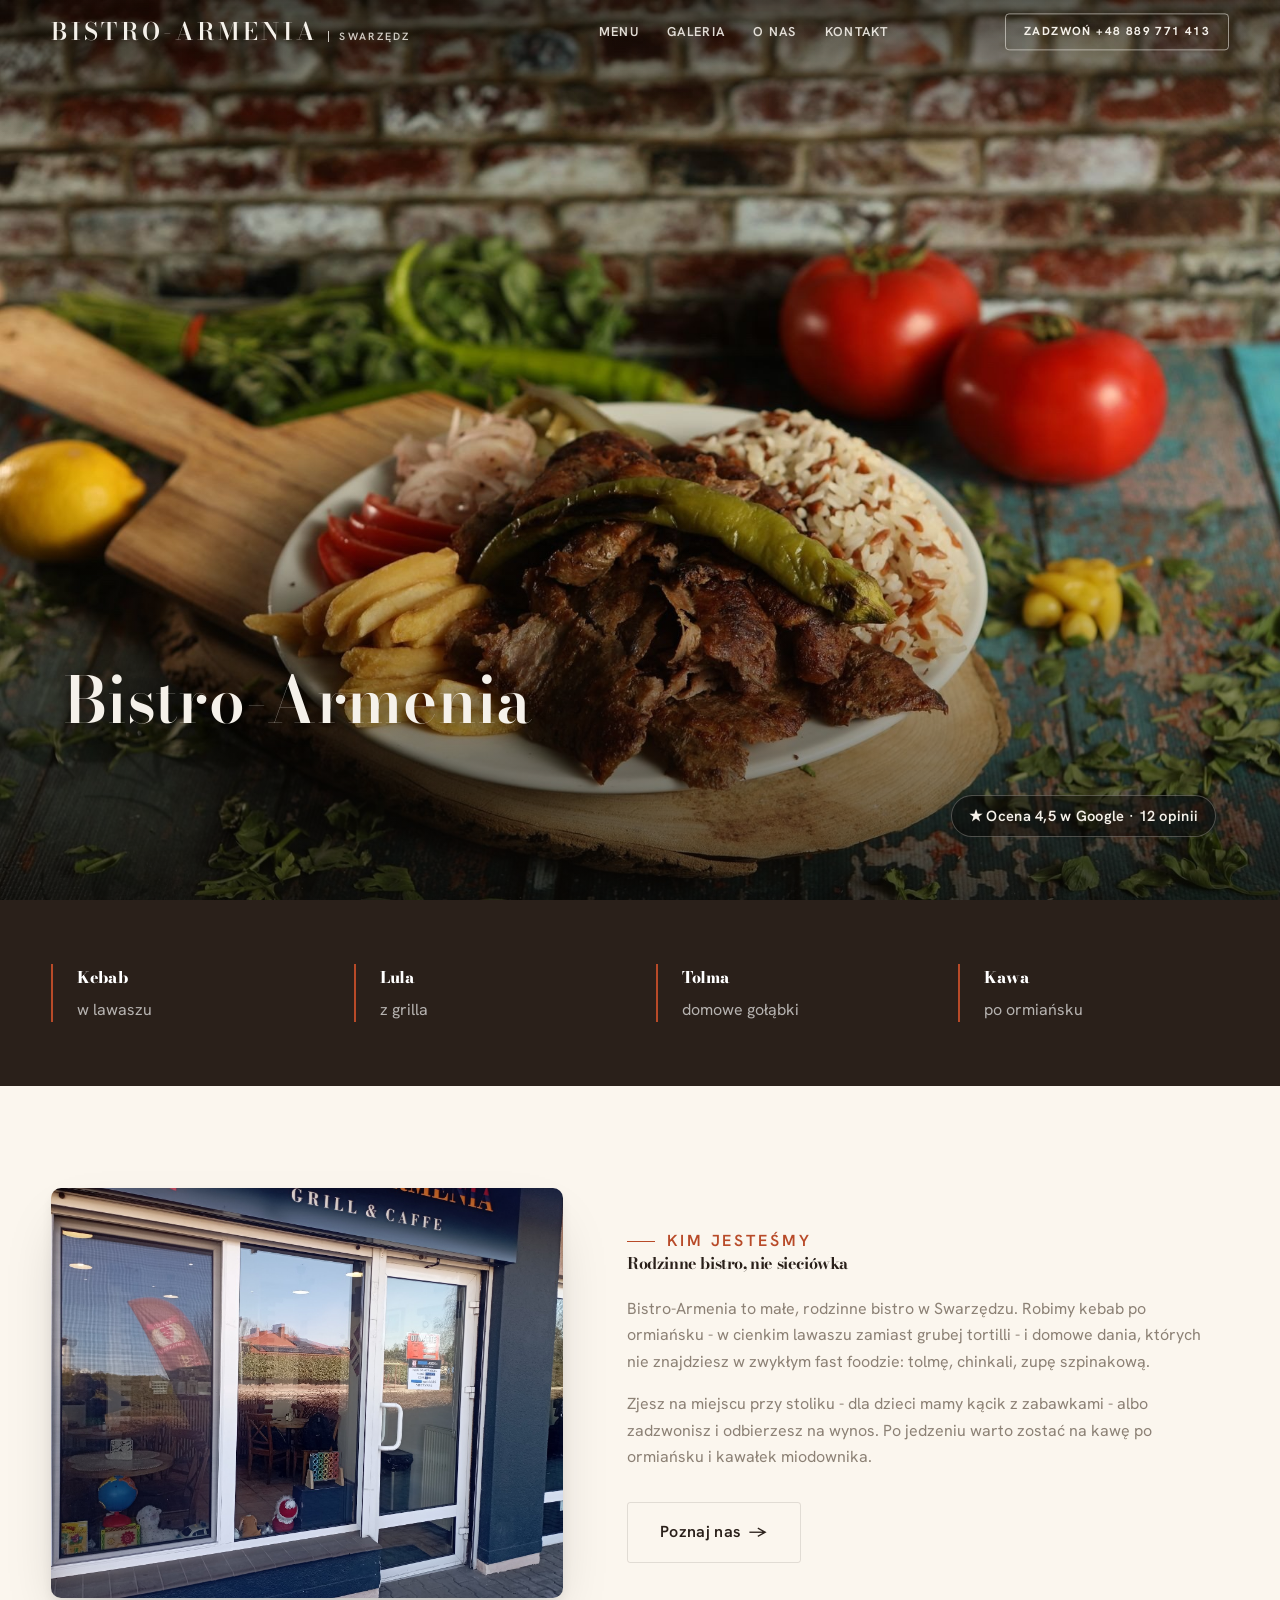
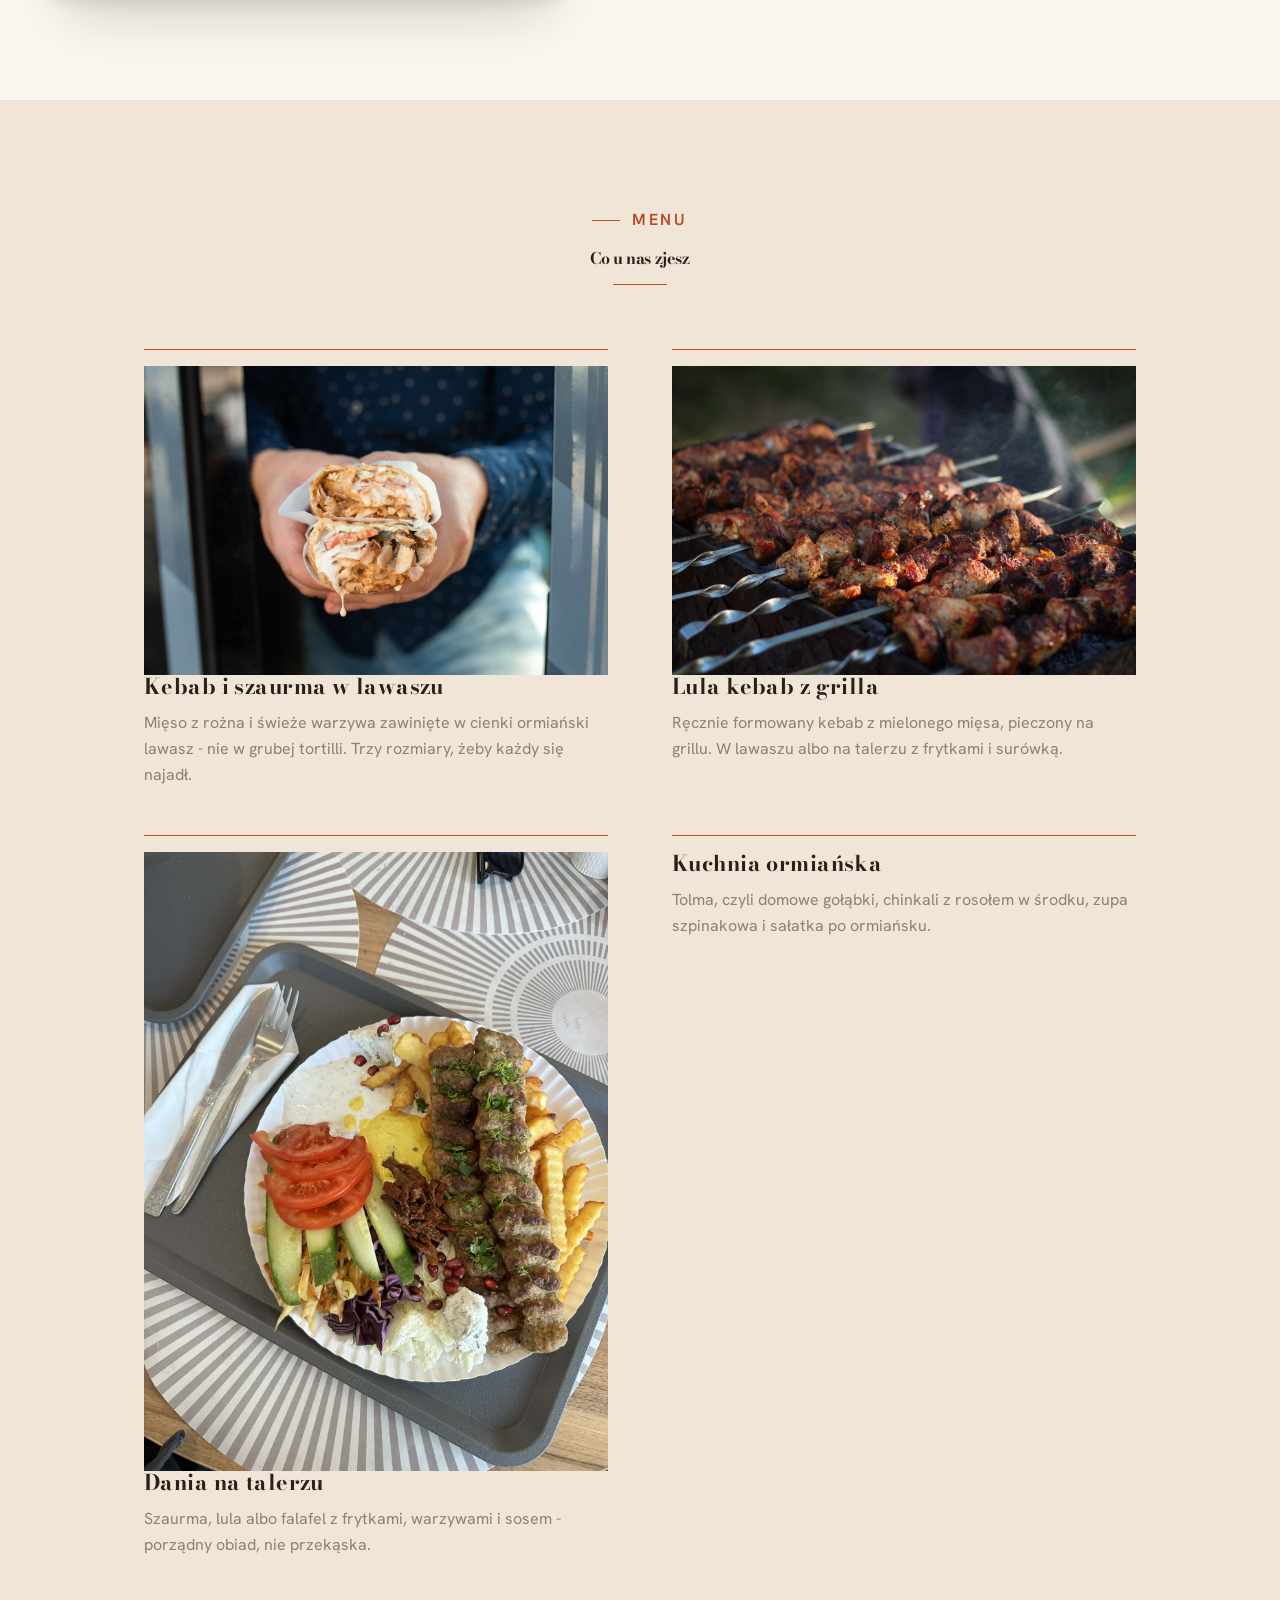
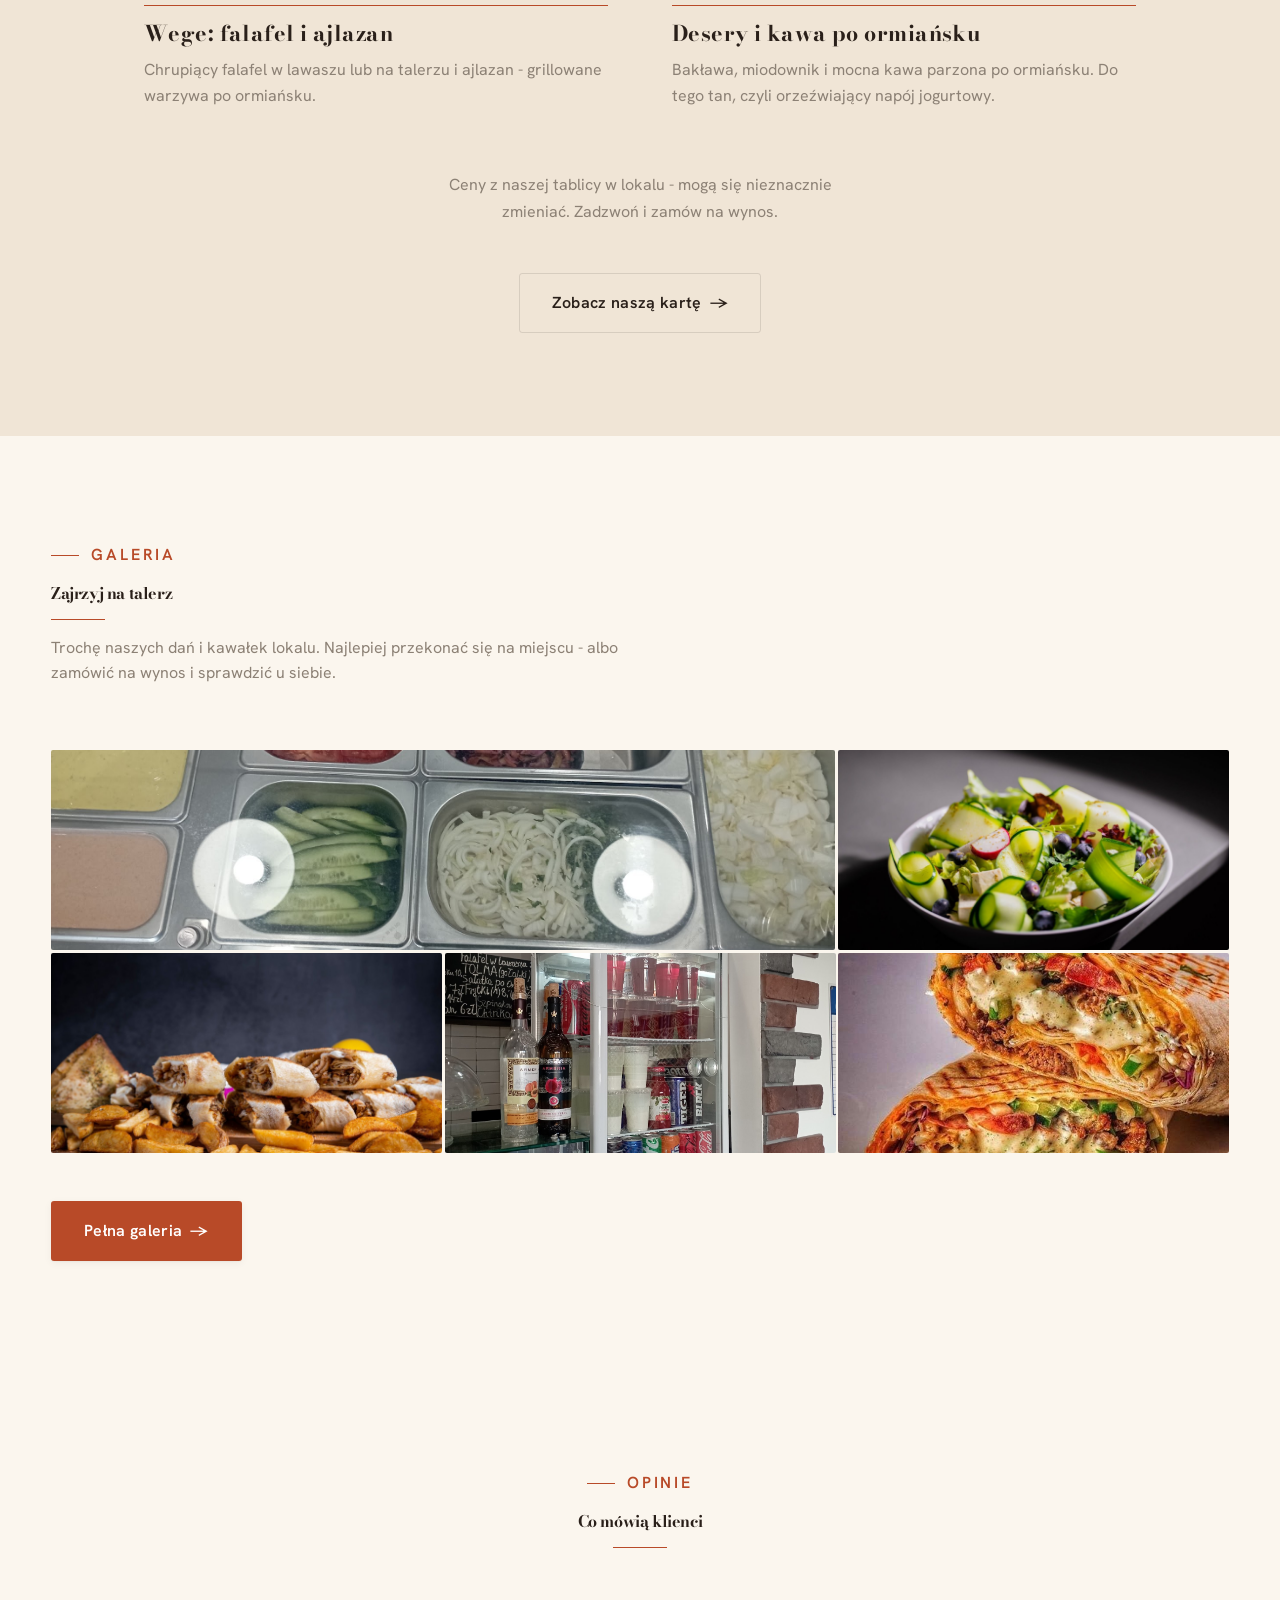
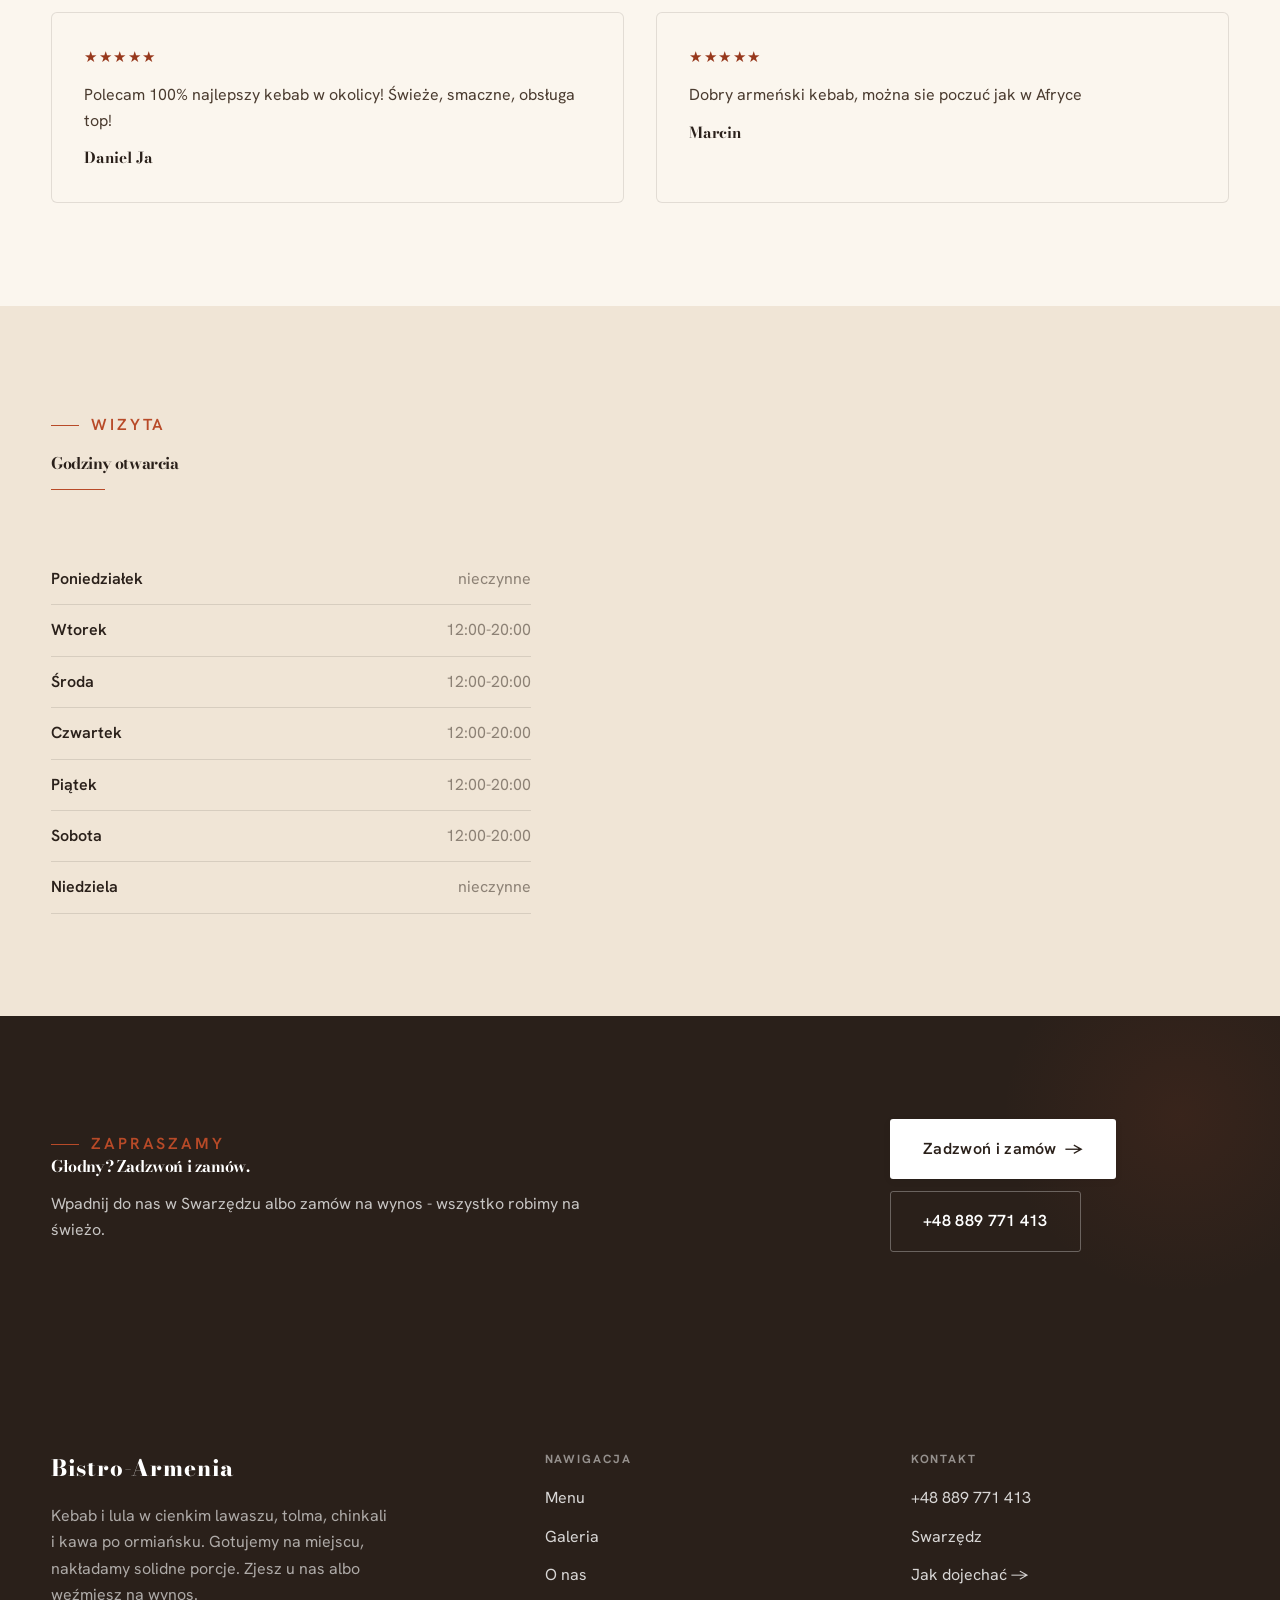
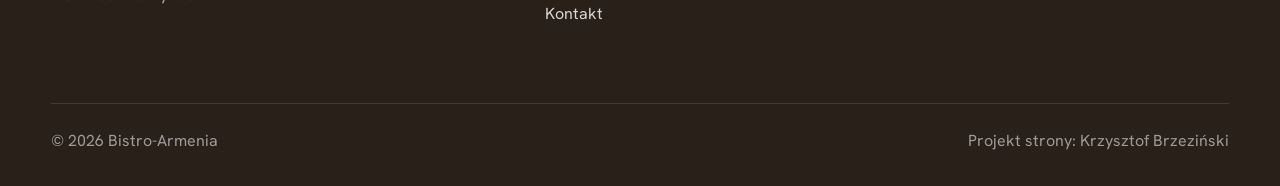
==== commit 14d43f4f: "Podniesienie jakosci: rebuild na naprawionym silniku, realne opinie i godziny z Google, poprawione p" ====
--- a/index.html
+++ b/index.html
@@ -4,7 +4,7 @@
 <meta charset="UTF-8">
 <meta name="viewport" content="width=device-width, initial-scale=1.0">
 <title>Bistro-Armenia - Kuchnia ormiańska & kebab · Swarzędz</title>
-<meta name="description" content="Bistro-Armenia - ormiańskie bistro w Swarzędz: kebab w lawaszu, lula z grilla, tolma, chinkali i kawa po ormiańsku. Na miejscu i na wynos.">
+<meta name="description" content="Bistro-Armenia - ormiańskie bistro · Swarzędz. Kebab w lawaszu, lula z grilla, tolma, chinkali i kawa po ormiańsku. Na miejscu i na wynos.">
 <link rel="preconnect" href="https://fonts.googleapis.com">
 <link rel="preconnect" href="https://fonts.gstatic.com" crossorigin>
 <link href="https://fonts.googleapis.com/css2?family=Bodoni+Moda:wght@500;600;700&family=Hanken+Grotesk:wght@400;500;600&display=swap" rel="stylesheet">
@@ -42,7 +42,7 @@
 </section>
 <section>
   <div class="wrap split">
-    <div class="split-art reveal"><img src="img/g7.jpg" alt="Bistro-Armenia - realizacja" loading="lazy"></div>
+    <div class="split-art reveal"><img src="img/g5.jpg" alt="Bistro-Armenia - nasz lokal" loading="lazy"></div>
     <div class="split-copy reveal">
       <span class="eyebrow">Kim jesteśmy</span>
       <h2>Rodzinne bistro, nie sieciówka</h2>
@@ -60,14 +60,14 @@
     </div>
     <div class="menu-cats has-prev">
       <div class="menu-cat reveal"><img class="mc-prev" src="img/g1.jpg" alt="" loading="lazy"><h3>Kebab i szaurma w lawaszu</h3><p>Mięso z rożna i świeże warzywa zawinięte w cienki ormiański lawasz - nie w grubej tortilli. Trzy rozmiary, żeby każdy się najadł.</p></div>
-      <div class="menu-cat reveal"><img class="mc-prev" src="img/g2.jpg" alt="" loading="lazy"><h3>Lula kebab z grilla</h3><p>Ręcznie formowany kebab z mielonego mięsa, pieczony na grillu. W lawaszu albo na talerzu z frytkami i surówką.</p></div>
-      <div class="menu-cat reveal"><img class="mc-prev" src="img/g4.jpg" alt="" loading="lazy"><h3>Dania na talerzu</h3><p>Szaurma, lula albo falafel z frytkami, warzywami i sosem - porządny obiad, nie przekąska.</p></div>
-      <div class="menu-cat reveal"><img class="mc-prev" src="img/g6.jpg" alt="" loading="lazy"><h3>Kuchnia ormiańska</h3><p>Tolma, czyli domowe gołąbki, chinkali z rosołem w środku, zupa szpinakowa i sałatka po ormiańsku.</p></div>
+      <div class="menu-cat reveal"><img class="mc-prev" src="img/g11.jpg" alt="" loading="lazy"><h3>Lula kebab z grilla</h3><p>Ręcznie formowany kebab z mielonego mięsa, pieczony na grillu. W lawaszu albo na talerzu z frytkami i surówką.</p></div>
+      <div class="menu-cat reveal"><img class="mc-prev" src="img/g8.jpg" alt="" loading="lazy"><h3>Dania na talerzu</h3><p>Szaurma, lula albo falafel z frytkami, warzywami i sosem - porządny obiad, nie przekąska.</p></div>
+      <div class="menu-cat reveal"><h3>Kuchnia ormiańska</h3><p>Tolma, czyli domowe gołąbki, chinkali z rosołem w środku, zupa szpinakowa i sałatka po ormiańsku.</p></div>
       <div class="menu-cat reveal"><h3>Wege: falafel i ajlazan</h3><p>Chrupiący falafel w lawaszu lub na talerzu i ajlazan - grillowane warzywa po ormiańsku.</p></div>
       <div class="menu-cat reveal"><h3>Desery i kawa po ormiańsku</h3><p>Bakława, miodownik i mocna kawa parzona po ormiańsku. Do tego tan, czyli orzeźwiający napój jogurtowy.</p></div>
     </div>
     <p class="menu-note">Ceny z naszej tablicy w lokalu - mogą się nieznacznie zmieniać. Zadzwoń i zamów na wynos.</p>
-    <div style="text-align:center;margin-top:var(--space-7)" class="reveal"><a href="oferta.html" class="btn btn-ghost">Zobacz pełne menu <span class="arr">→</span></a></div>
+    <div style="text-align:center;margin-top:var(--space-7)" class="reveal"><a href="oferta.html" class="btn btn-ghost">Zobacz naszą kartę <span class="arr">→</span></a></div>
   </div>
 </section>
 <section>
@@ -78,11 +78,11 @@
       <p>Trochę naszych dań i kawałek lokalu. Najlepiej przekonać się na miejscu - albo zamówić na wynos i sprawdzić u siebie.</p>
     </div>
     <div class="gallery">
-      <div class="tile t-two3 reveal"><img src="img/g1.jpg" alt="Kebab w lawaszu" loading="lazy"><div class="cap">Kebab w lawaszu</div></div>
-      <div class="tile t-third reveal"><img src="img/g2.jpg" alt="Lula kebab na talerzu" loading="lazy"><div class="cap">Lula kebab na talerzu</div></div>
-      <div class="tile t-third reveal"><img src="img/g3.jpg" alt="Świeże dodatki" loading="lazy"><div class="cap">Świeże dodatki</div></div>
+      <div class="tile t-two3 reveal"><img src="img/g3.jpg" alt="Świeże dodatki" loading="lazy"><div class="cap">Świeże dodatki</div></div>
+      <div class="tile t-third reveal"><img src="img/g10.jpg" alt="Świeża sałatka" loading="lazy"><div class="cap">Świeża sałatka</div></div>
       <div class="tile t-third reveal"><img src="img/g4.jpg" alt="Szaurma w lawaszu" loading="lazy"><div class="cap">Szaurma w lawaszu</div></div>
-      <div class="tile t-third reveal"><img src="img/g5.jpg" alt="Nasz lokal" loading="lazy"><div class="cap">Nasz lokal</div></div>
+      <div class="tile t-third reveal"><img src="img/g6.jpg" alt="Przy ladzie" loading="lazy"><div class="cap">Przy ladzie</div></div>
+      <div class="tile t-third reveal"><img src="img/g9.jpg" alt="Grillowany kebab" loading="lazy"><div class="cap">Grillowany kebab</div></div>
     </div>
     <div style="margin-top:var(--space-7)" class="reveal"><a href="realizacje.html" class="btn btn-accent">Pełna galeria <span class="arr">→</span></a></div>
   </div>
@@ -95,6 +95,7 @@
     </div>
     <div class="opinie-grid">
       <figure class="op-card reveal"><span class="op-star">★★★★★</span><blockquote>Polecam 100% najlepszy kebab w okolicy! Świeże, smaczne, obsługa top!</blockquote><span class="op-autor">Daniel Ja</span></figure>
+      <figure class="op-card reveal"><span class="op-star">★★★★★</span><blockquote>Dobry armeński kebab, można sie poczuć jak w Afryce</blockquote><span class="op-autor">Marcin</span></figure>
     </div>
   </div>
 </section>
--- a/assets/styles.css
+++ b/assets/styles.css
@@ -541,9 +541,7 @@
 .op-autor{font-family:var(--font-display);font-weight:700;color:var(--ink);font-size:.95rem}
 
 /* === focal-point zdjęć (smartcrop) — cover nie utnie twarzy/obiektu === */
+img[src$="/g4.jpg"]{object-position:67% 50%}
+[style*="g4.jpg"]{background-position:67% 50%}
 img[src$="/g5.jpg"]{object-position:59% 50%}
 [style*="g5.jpg"]{background-position:59% 50%}
-img[src$="/g10.jpg"]{object-position:38% 50%}
-[style*="g10.jpg"]{background-position:38% 50%}
-img[src$="/g11.jpg"]{object-position:67% 50%}
-[style*="g11.jpg"]{background-position:67% 50%}
